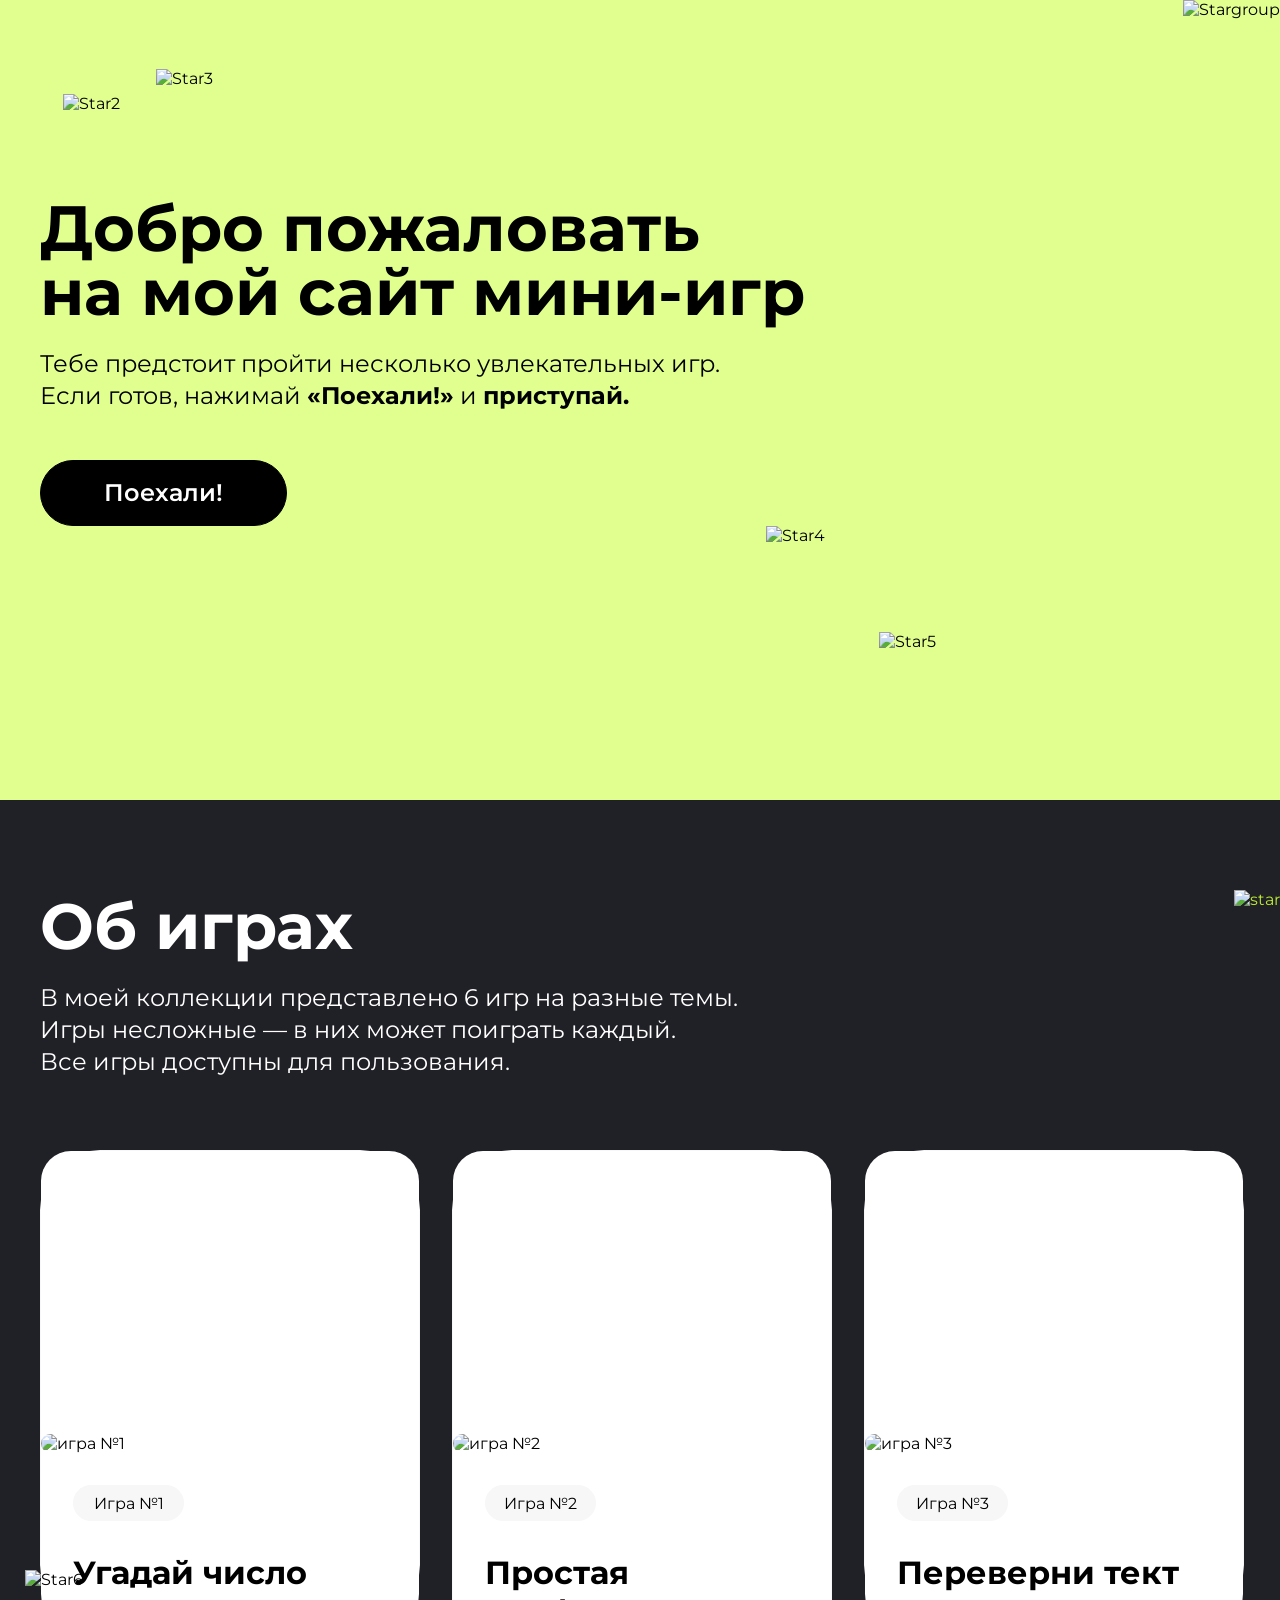
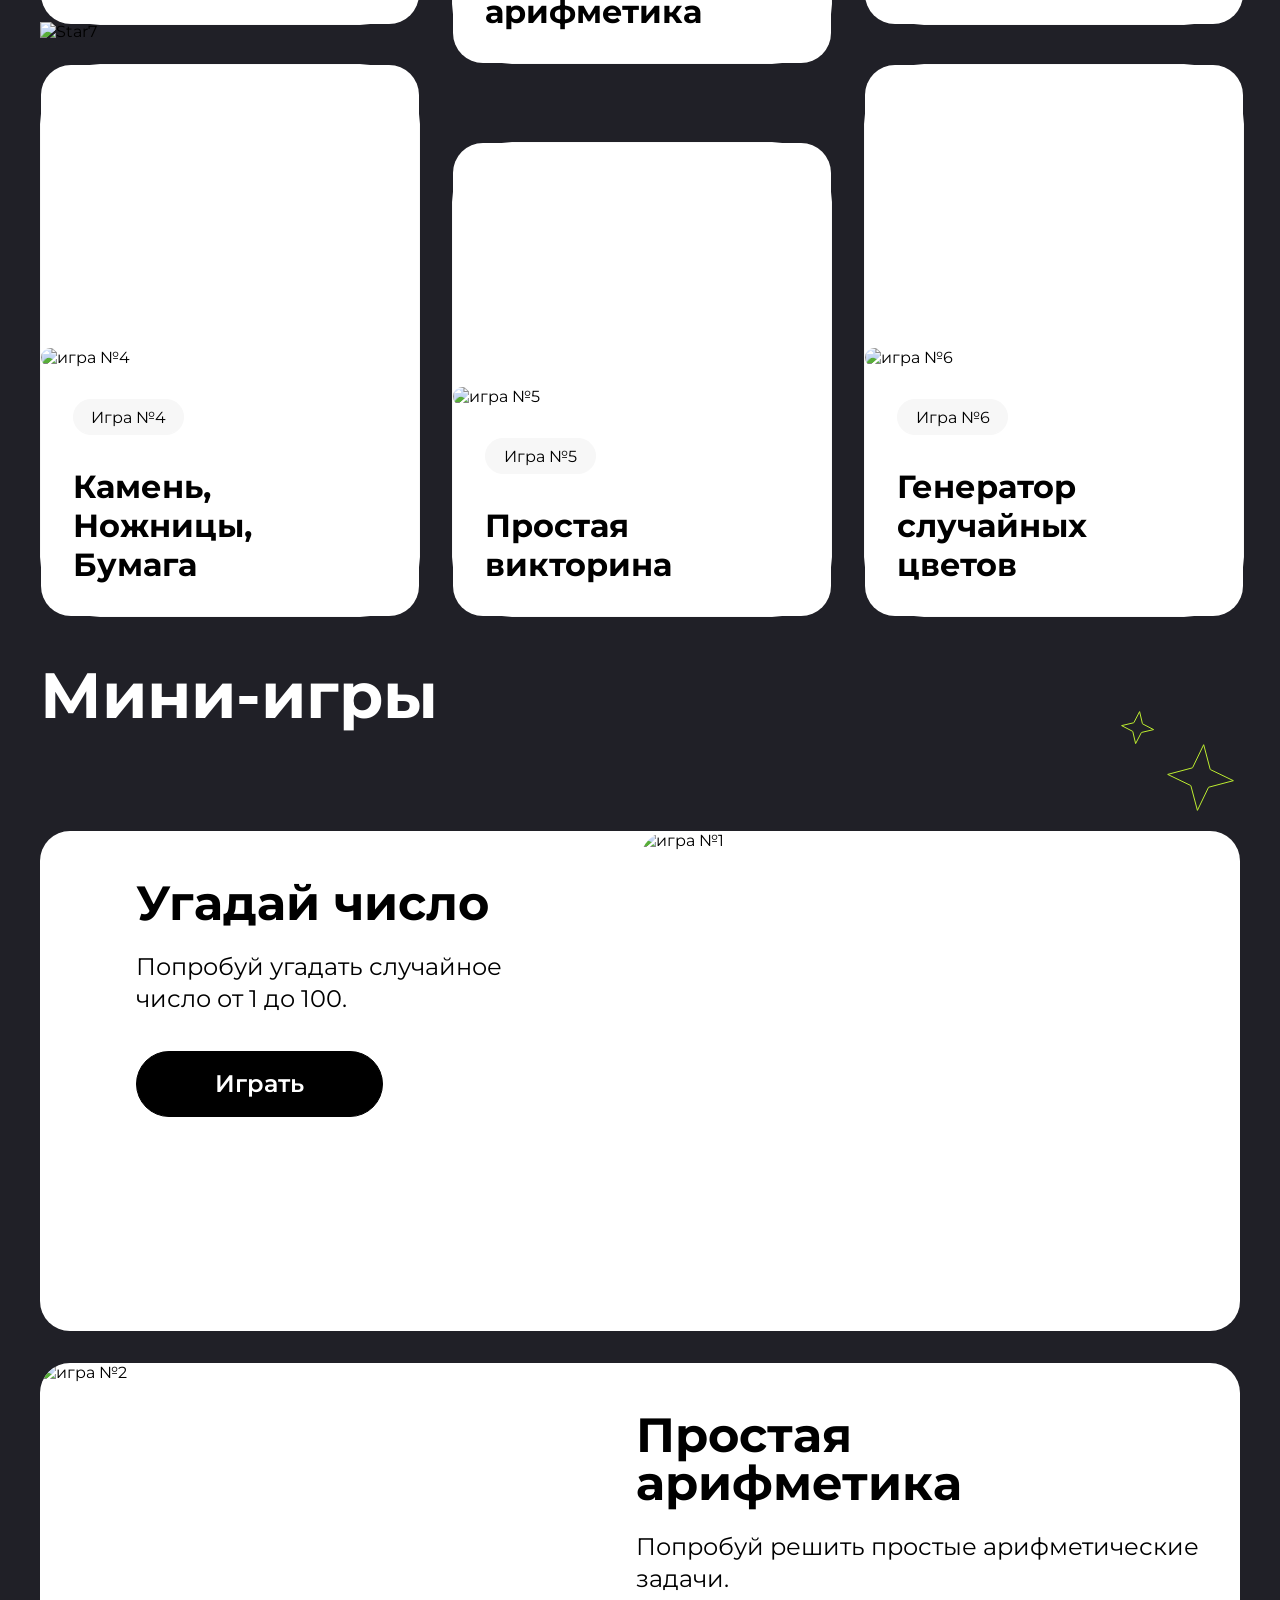
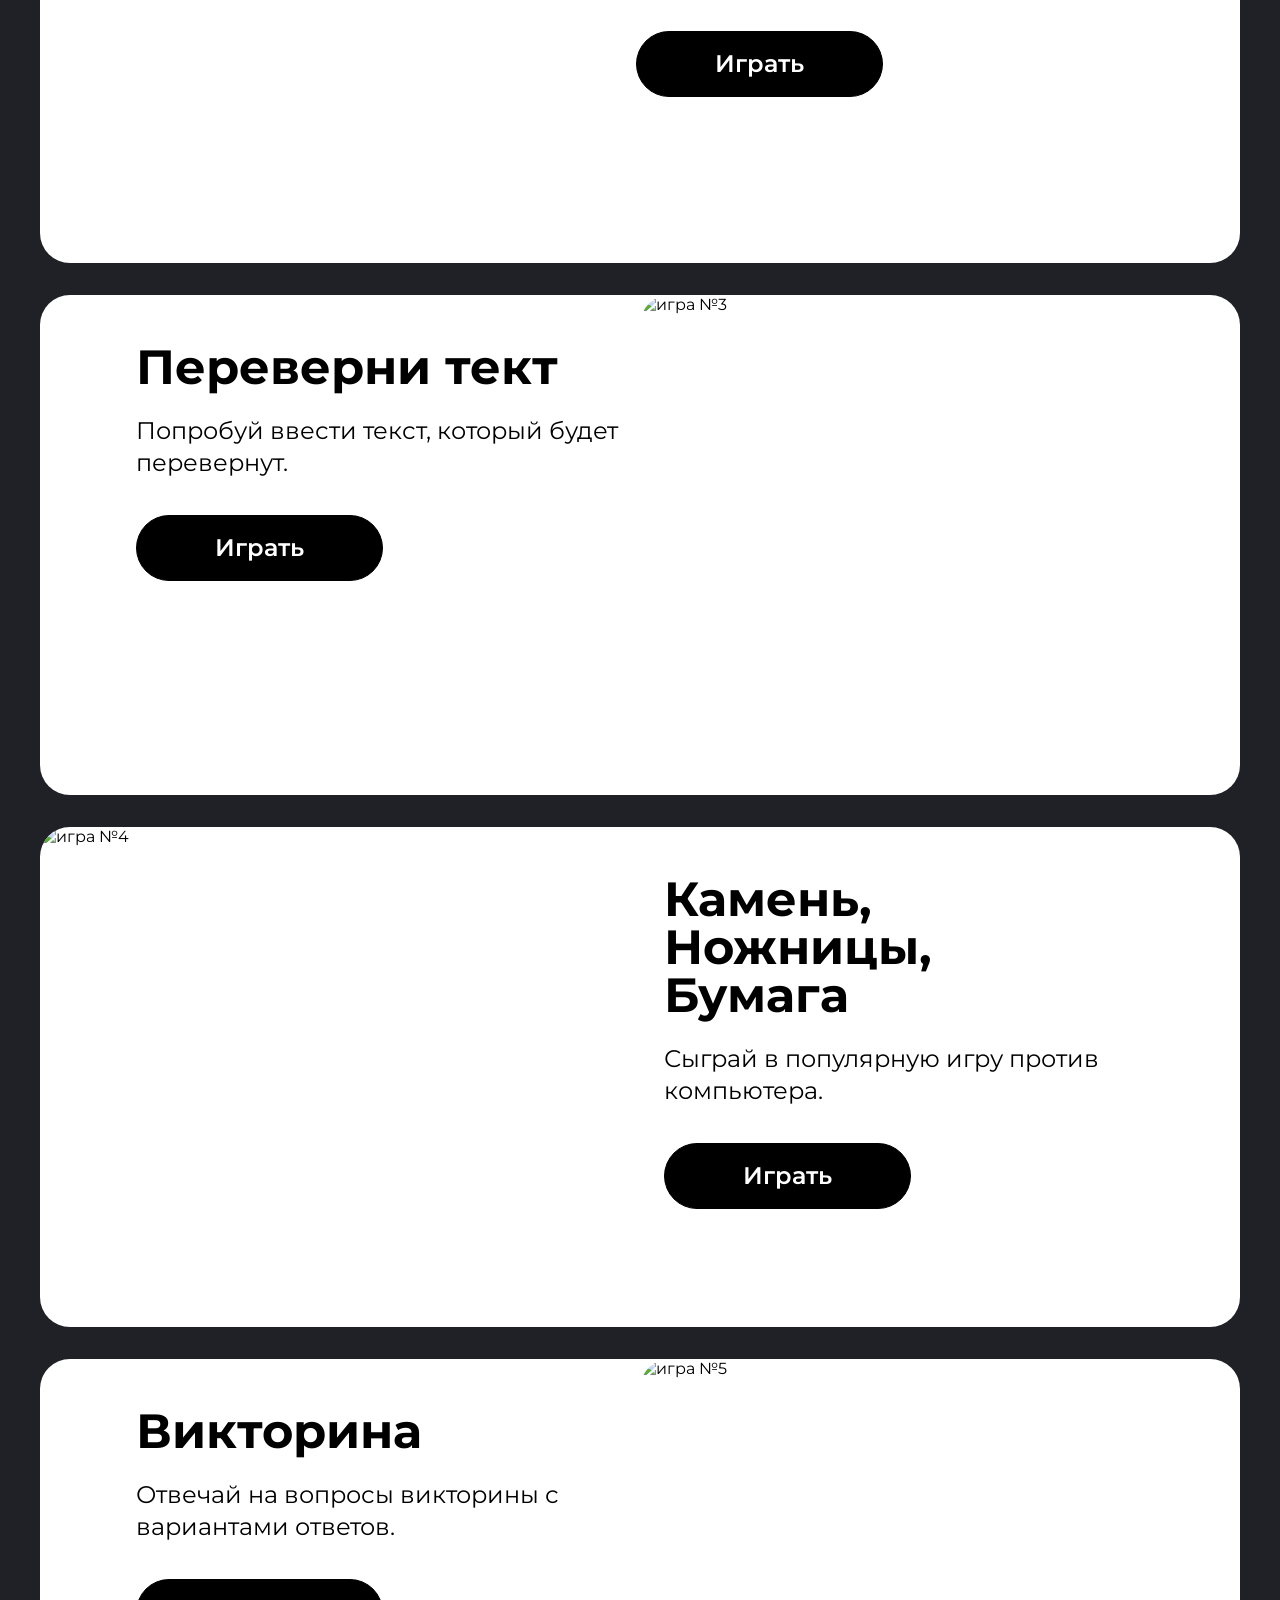
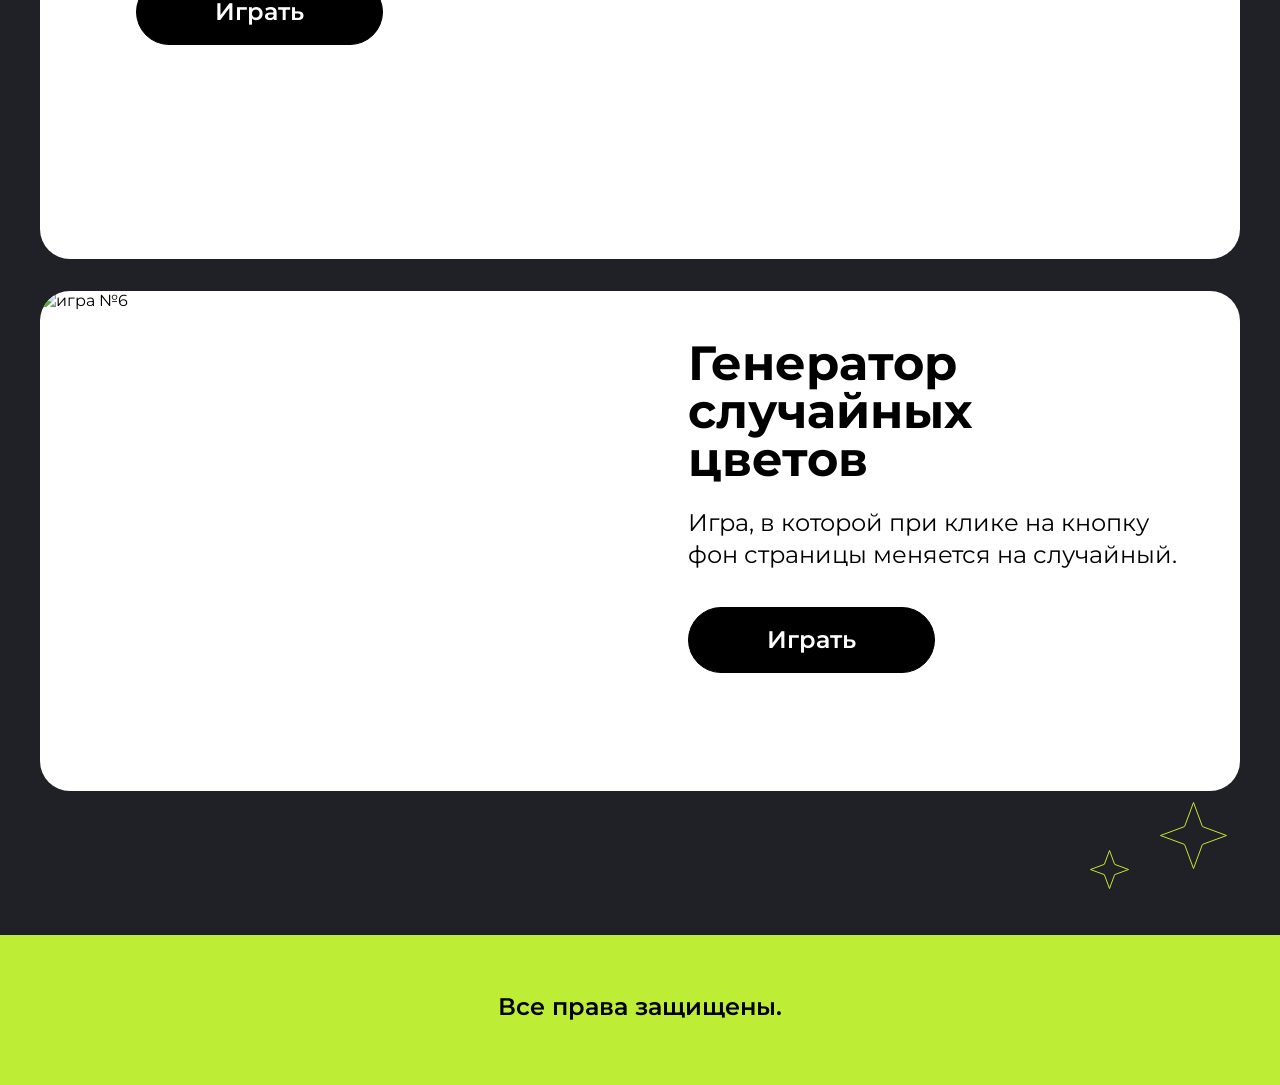
==== index.html @ f581fa21 "1 игра" ====
<!DOCTYPE html>
<html lang="ru">
  <head>
    <meta charset="UTF-8" />
    <meta name="viewport" content="width=device-width, initial-scale=1.0" />
    <meta http-equiv="X-UA-Compatible" content="IE=edge" />
    <link rel="stylesheet" href="index.css" />
    <link rel="preconnect" href="https://fonts.googleapis.com" />
    <link rel="preconnect" href="https://fonts.gstatic.com" crossorigin />
    <link
      href="https://fonts.googleapis.com/css2?family=Montserrat:ital,wght@0,100..900;1,100..900&display=swap"
      rel="stylesheet"
    />
    <title>hw1</title>
  </head>
  <body>
    <script src="OneGame.js"></script>
    <div class="hero-page">
      <img class="Stargroup" src="/kartinki/Stargroup.svg" alt="Stargroup" />
      <img class="Star2" src="/kartinki/Star2.svg" alt="Star2" />
      <img class="Star3" src="/kartinki/Star3.svg" alt="Star3" />
      <img class="Star4" src="/kartinki/Star4.svg" alt="Star4" />
      <img class="Star5" src="/kartinki/Star5.svg" alt="Star5" />
      <img class="Vector" src="/kartinki/Vector.svg" alt="Vector" />
      <section class="hero-page__info center">
        <h1 class="hero-page__heading">
          Добро пожаловать<br />на мой сайт мини-игр
        </h1>
        <p class="hero-page__paragraph">
          Тебе предстоит пройти несколько увлекательных игр.<br />Если готов,
          нажимай <b>«Поехали!»</b> и <b>приступай.</b>
        </p>
        <button class="hero-page__button">Поехали!</button>
      </section>
    </div>
    <div class="game-bg">
      <div class="game center">
        <img class="star1" src="/kartinki/Star1.svg" alt="star" />
        <img class="Star6" src="/kartinki/Star6.svg" alt="Star6" />
        <img class="Star7" src="/kartinki/Star7.svg" alt="Star7" />
        <div>
          <h1 class="game__info">Об играх</h1>
          <p class="game__info-paragraph">
            В моей коллекции представлено 6 игр на разные темы.<br />Игры
            несложные — в них может поиграть каждый.<br />Все игры доступны для
            пользования.
          </p>
        </div>
        <div class="game-menu">
          <h1 class="mobail-heading">Мини-игры</h1>
          <div class="boxTop">
            <a href="#">
              <div class="game-card game-card__one game-image1">
                <img
                  class="game-card__img"
                  src="/kartinki/card1.jpg"
                  alt="игра №1"
                />
                <section class="card__info">
                  <p class="game-number">Игра №1</p>
                  <h1>Угадай число</h1>
                  <h2 class="game-mobail__heading">
                    Попробуй угадать случайное число от 1 до 100.
                  </h2>
                  <button onclick="startGame()" class="game-mobail__button">
                    Играть
                  </button>
                </section>
              </div></a
            >
            <a href="#">
              <div class="game-card top-block game-image2 game-card__two">
                <img
                  class="game-card__img"
                  src="/kartinki/card2.jpg"
                  alt="игра №2"
                />
                <section class="card__info">
                  <p class="game-number">Игра №2</p>
                  <h1>Простая<br />арифметика</h1>
                  <h2 class="game-mobail__heading">
                    Попробуй решить простые арифметические задачи.
                  </h2>
                  <button class="game-mobail__button">Играть</button>
                </section>
              </div></a
            >
            <a href="#">
              <div class="game-card game-image3 game-card__three">
                <img
                  class="game-card__img"
                  src="/kartinki/card3.jpg"
                  alt="игра №3"
                />
                <section class="card__info">
                  <p class="game-number">Игра №3</p>
                  <h1>Переверни тект</h1>
                  <h2 class="game-mobail__heading">
                    Попробуй ввести текст, который будет перевернут.
                  </h2>
                  <button class="game-mobail__button">Играть</button>
                </section>
              </div></a
            >
          </div>
          <div class="boxBottom">
            <a href="#">
              <div class="game-card block-bottom game-image4 game-card__five">
                <img
                  class="game-card__img"
                  src="/kartinki/card4.jpg"
                  alt="игра №4"
                />
                <section class="card__info">
                  <p class="game-number">Игра №4</p>
                  <h1>Камень,<br />Ножницы,<br />Бумага</h1>
                  <h2 class="game-mobail__heading">
                    Сыграй в популярную игру против компьютера.
                  </h2>
                  <button class="game-mobail__button">Играть</button>
                </section>
              </div></a
            >
            <a href="#">
              <div class="game-card game-image5 game-card__four">
                <img
                  class="game-card__img"
                  src="/kartinki/card5.jpg"
                  alt="игра №5"
                />
                <section class="card__info">
                  <p class="game-number">Игра №5</p>
                  <h1 class="dekstop-viktorina">Простая<br />викторина</h1>
                  <h1 class="viktorina">Викторина</h1>
                  <h2 class="game-mobail__heading">
                    Отвечай на вопросы викторины с вариантами ответов.
                  </h2>
                  <button class="game-mobail__button">Играть</button>
                </section>
              </div></a
            >
            <a href="#">
              <div class="game-card__six block-bottom game-image6 game-card">
                <img
                  class="game-card__img"
                  src="/kartinki/card6.jpg"
                  alt="игра №6"
                />
                <section class="card__info">
                  <p class="game-number">Игра №6</p>
                  <h1>Генератор<br />случайных<br />цветов</h1>
                  <h2 class="game-mobail__heading">
                    Игра, в которой при клике<br />
                    на кнопку фон страницы<br />
                    меняется на случайный.
                  </h2>
                  <button class="game-mobail__button">Играть</button>
                </section>
              </div></a
            >
          </div>
        </div>
      </div>
    </div>
    <div class="mini-games">
      <img class="Star8" src="/kartinki/Star8.svg" alt="Star8" />
      <img class="Star9" src="/kartinki/Star9.svg" alt="Star9" />
      <img class="Star10" src="/kartinki/Star10.svg" alt="Star10" />
      <img class="Star11" src="/kartinki/Star11.svg" alt="Star11" />
      <h1 class="mini-games__heading">Мини-игры</h1>
      <div class="mini-games__one">
        <img class="game-mini__img" src="/kartinki/card1.jpg" alt="игра №1" />
        <section class="mini-info">
          <h1 class="mini__heading">Угадай число</h1>
          <h2 class="game-heading">
            Попробуй угадать случайное<br />
            число от 1 до 100.
          </h2>
          <button onclick="startGame()" class="game-button">Играть</button>
        </section>
      </div>
      <div class="mini-games__two">
        <img class="game-mini__img" src="/kartinki/card2.jpg" alt="игра №2" />
        <section class="mini-info__right">
          <h1 class="mini__heading">Простая<br />арифметика</h1>
          <h2 class="game-heading">
            Попробуй решить простые арифметические задачи.
          </h2>
          <button class="game-button">Играть</button>
        </section>
      </div>
      <div class="mini-games__three">
        <img class="game-mini__img" src="/kartinki/card3.jpg" alt="игра №3" />
        <section class="mini-info">
          <h1 class="mini__heading">Переверни тект</h1>
          <h2 class="game-heading">
            Попробуй ввести текст, который будет перевернут.
          </h2>
          <button class="game-button">Играть</button>
        </section>
      </div>
      <div class="mini-games__four">
        <img class="game-mini__img" src="/kartinki/card4.jpg" alt="игра №4" />
        <section class="mini-info__right">
          <h1 class="mini__heading">Камень,<br />Ножницы,<br />Бумага</h1>
          <h2 class="game-heading">
            Сыграй в популярную игру против компьютера.
          </h2>
          <button class="game-button">Играть</button>
        </section>
      </div>
      <div class="mini-games__five">
        <img class="game-mini__img" src="/kartinki/card5.jpg" alt="игра №5" />
        <section class="mini-info">
          <h1 class="mini__heading">Викторина</h1>
          <h2 class="game-heading">
            Отвечай на вопросы викторины с вариантами ответов.
          </h2>
          <button class="game-button">Играть</button>
        </section>
      </div>
      <div class="mini-games__six">
        <img class="game-mini__img" src="/kartinki/card6.jpg" alt="игра №6" />
        <section class="mini-info__right">
          <h1 class="mini__heading">Генератор<br />случайных<br />цветов</h1>
          <h2 class="game-heading">
            Игра, в которой при клике на кнопку<br />
            фон страницы меняется на случайный.
          </h2>
          <button class="game-button">Играть</button>
        </section>
      </div>
    </div>
    <footer class="footer">
      <h1 class="footer-heading">Все права защищены.</h1>
    </footer>
  </body>
</html>
---- index.css ----
* {
  margin: 0;
  padding: 0;
  font-family: Montserrat;
}
.center {
  width: 1200px;
  margin: 0 auto;
}
.hero-page {
  background: #e1ff8f;
  height: 800px;
  position: relative;
}
.hero-page__info {
  padding-top: 196px;
}
.hero-page__heading {
  font-size: 64px;
  font-weight: 700;
  letter-spacing: 0px;
  line-height: 100%;
  padding-bottom: 24px;
}
.hero-page__paragraph {
  font-weight: 400;
  font-size: 24px;
  line-height: 32px;
  padding-bottom: 48px;
}
.hero-page__button {
  box-sizing: border-box;
  border: 1px solid rgb(0, 0, 0);
  border-radius: 60px;
  width: 247px;
  height: 66px;
  background-color: black;
  color: white;
  font-family: Montserrat;
  font-size: 24px;
  font-weight: 600;
  line-height: 142%;
  letter-spacing: 0px;
  text-align: center;
  transition: 0.7s;
}
.hero-page__button:hover {
  color: black;
  background-color: white;
}
.game-bg {
  position: relative;
  background: #202027;
}

.game__info {
  font-weight: 700;
  font-size: 64px;
  line-height: 100%;
  color: white;
  padding-top: 94px;
  text-decoration: none;
}

.game__info-paragraph {
  font-weight: 400;
  font-size: 24px;
  line-height: 32px;
  color: white;
  padding-top: 24px;
}
.game-menu {
  display: -webkit-flex;
  display: -moz-flex;
  display: -ms-flex;
  display: -o-flex;
  display: flex;
  -webkit-flex-direction: column;
  -moz-flex-direction: column;
  -ms-flex-direction: column;
  -o-flex-direction: column;
  flex-direction: column;
  margin-top: 72px;
}
.boxTop {
  display: -webkit-flex;
  display: -moz-flex;
  display: -ms-flex;
  display: -o-flex;
  display: flex;
  -ms-align-items: flex-start;
  align-items: flex-start;
  gap: 32px;
}
.boxBottom {
  display: -webkit-flex;
  display: -moz-flex;
  display: -ms-flex;
  display: -o-flex;
  display: flex;
  -ms-align-items: flex-end;
  align-items: flex-end;
  gap: 32px;
}
.game-menu a {
  text-decoration: none;
  box-sizing: border-box;
  border: 1px solid #f7f7f7;
  letter-spacing: 0px;
  border-radius: 60px;
}
.game-menu h1 {
  font-weight: 700;
  font-size: 32px;
}
.game-number {
  box-sizing: border-box;
  border: 1px solid #f7f7f7;
  border-radius: 60px;
  width: 111px;
  height: 36px;
  text-align: center;
  font-size: 16px;
  background-color: #f7f7f7;
  padding-top: 8px;
  margin-bottom: 32px;
}
.game-card {
  color: black;
  border-radius: 30px;
  width: 378px;
  height: 473px;
  display: flex;
  flex-direction: column;
  justify-content: flex-end;
  background-color: white;
}
.card__info {
  padding: 32px;
}
.card__info p {
  padding-bottom: 16px;
}
.game-image1 {
  border-radius: 30px;
  max-width: 378px;
}
.game-image2 {
  border-radius: 30px;
  max-width: 378px;
  height: 512px;
}
.game-image3 {
  border-radius: 30px;
  max-width: 378px;
}
.game-image4 {
  border-radius: 30px;
  max-width: 378px;
  height: 551px;
}
.game-image5 {
  border-radius: 30px;
  max-width: 378px;
}
.game-card__img {
  border-radius: 30px;
}
.game-image6 {
  border-radius: 30px;
  max-width: 378px;
  height: 551px;
}
.star1 {
  position: absolute;
  color: #bcec30;
  right: 0;
  top: 90px;
}
.Stargroup {
  position: absolute;
  right: 0;
}
.Star2 {
  position: absolute;
  left: 63px;
  top: 94px;
}
.Star3 {
  position: absolute;
  left: 156px;
  top: 69px;
}
.Star4 {
  position: absolute;
  right: 455px;
  bottom: 255px;
}
.Star5 {
  position: absolute;
  right: 344px;
  bottom: 149px;
}
.Star6 {
  position: absolute;
  left: 25px;
  top: 770px;
}
.Star7 {
  position: absolute;
  left: 40px;
  top: 822px;
}
.top-block {
  align-self: flex-start;
}
.block-bottom {
  align-self: flex-end;
}
.mobail-heading {
  display: none;
}
.game-mobail__button {
  display: none;
}
.game-mobail__heading {
  display: none;
}
.viktorina {
  display: none;
}
.Vector {
  display: none;
}
.mini-games {
  position: relative;
  background: #202027;
  display: flex;
  flex-direction: column;
  flex-wrap: wrap;
  align-content: space-around;
  gap: 32px;
  padding-bottom: 144px;
}
.Star8 {
  position: absolute;
  right: 45px;
  top: 126px;
}
.Star9 {
  position: absolute;
  right: 124px;
  top: 93px;
}
.Star10 {
  position: absolute;
  right: 52px;
  bottom: 65px;
}
.Star11 {
  position: absolute;
  right: 150px;
  bottom: 45px;
}
.mini-info {
  height: 249px;
  width: 504px;
}
.mini-games__heading {
  padding-top: 46px;
  padding-bottom: 72px;
  color: white;
  font-family: Montserrat;
  font-weight: 700;
  font-size: 64px;
  line-height: 100%;
  letter-spacing: 0px;
  vertical-align: middle;
}
.mini-games__one {
  width: 1200px;
  height: 500px;
  border-radius: 30px;
  background-color: white;
  display: flex;
  flex-direction: row-reverse;
}
.mini-games__two {
  display: flex;
  width: 1200px;
  height: 500px;
  border-radius: 30px;
  background-color: white;
}
.mini-games__three {
  width: 1200px;
  height: 500px;
  border-radius: 30px;
  background-color: white;
  display: flex;
  flex-direction: row-reverse;
}
.mini-games__four {
  display: flex;
  width: 1200px;
  height: 500px;
  border-radius: 30px;
  background-color: white;
}
.mini-games__five {
  width: 1200px;
  height: 500px;
  border-radius: 30px;
  background-color: white;
  display: flex;
  flex-direction: row-reverse;
}
.mini-games__six {
  display: flex;
  width: 1200px;
  height: 500px;
  border-radius: 30px;
  background-color: white;
}
.game-heading {
  font-family: Montserrat;
  font-weight: 400;
  font-size: 24px;
  line-height: 32px;
  letter-spacing: 0px;
  vertical-align: middle;
  padding-bottom: 36px;
}
.mini__heading {
  font-family: Montserrat;
  font-weight: 700;
  font-size: 48px;
  line-height: 100%;
  letter-spacing: 0px;
  vertical-align: middle;
  padding-bottom: 24px;
  padding-top: 48px;
}
.mini-info__right {
  padding-left: 48px;
}
.game-button {
  box-sizing: border-box;
  border: 1px solid rgb(0, 0, 0);
  border-radius: 60px;
  width: 247px;
  height: 66px;
  background-color: black;
  color: white;
  font-family: Montserrat;
  font-size: 24px;
  font-weight: 600;
  line-height: 142%;
  letter-spacing: 0px;
  text-align: center;
  transition: 0.7s;
}
.game-button:hover {
  color: black;
  background-color: white;
}

.game-mini__img {
  border-radius: 30px;
  width: 600px;
  height: 500px;
}
.footer {
  background: #bded35;
  height: 150px;
}
.footer-heading {
  font-family: Montserrat;
  font-weight: 600;
  font-size: 24px;
  line-height: 100%;
  letter-spacing: 0px;
  text-align: center;
  vertical-align: middle;
  padding-top: 60px;
}
@media (max-width: 376px) {
  .mini-games {
    display: none;
  }
  .center {
    width: 376px;
    margin: 0;
    align-items: center;
    display: flex;
    flex-direction: column;
  }
  .hero-page {
    width: 376px;
    height: 700px;
  }
  .hero-page__heading {
    font-family: Montserrat;
    font-weight: 700;
    font-size: 40px;
    line-height: 130%;
    letter-spacing: 0px;
    text-align: center;
    vertical-align: middle;
  }
  .hero-page__button {
    font-family: Montserrat;
    font-weight: 600;
    font-size: 16px;
    line-height: 142%;
    letter-spacing: 0%;
    text-align: center;
    width: 285px;
    height: 55px;
  }
  .hero-page__paragraph {
    width: 296px;
    height: 60px;
    text-align: center;
    font-family: Montserrat;
    font-weight: 400;
    font-size: 16px;
    line-height: 100%;
    letter-spacing: 0px;
    text-align: center;
    vertical-align: middle;
  }
  .Stargroup {
    display: none;
  }
  .game__info {
    display: none;
  }
  .game__info-paragraph {
    display: none;
  }
  .star1 {
    display: none;
  }
  .Star6 {
    display: none;
  }
  .Star5 {
    display: none;
  }
  .Star7 {
    display: none;
  }
  .game-card__one {
    width: 343px;
    height: 528px;
    display: block;
  }
  .game-card__two {
    width: 343px;
    height: 567px;
    display: block;
  }
  .game-card__three {
    width: 343px;
    height: 567px;
    display: block;
  }
  .game-card__four {
    width: 343px;
    height: 528px;
    display: block;
  }
  .game-card__five {
    width: 343px;
    height: 606px;
    display: block;
  }
  .game-card__six {
    width: 343px;
    height: 626px;
    display: block;
  }
  .game-menu {
    display: flex;
    flex-direction: column;
    align-items: center;
  }
  .boxBottom {
    display: block;
    padding-bottom: 40px;
  }
  .boxTop {
    display: block;
  }
  .game-number {
    display: none;
  }
  .game-card__img {
    width: 343px;
    height: 284px;
  }
  .mobail-heading {
    display: block;
    font-size: 40px;
    font-weight: 700;
    width: 250px;
    height: 49px;
    color: #ffffff;
    align-self: flex-start;
    padding-left: 16px;
  }
  .game-mobail__heading {
    font-family: Montserrat;
    font-weight: 400;
    font-size: 16px;
    line-height: 100%;
    letter-spacing: 0px;
    width: 249px;
    height: 40px;
    display: block;
    padding-top: 16px;
    padding-bottom: 32px;
  }
  .game-mobail__button {
    width: 285px;
    height: 55px;
    gap: 10px;
    border-radius: 60px;
    padding-top: 16px;
    padding-right: 28px;
    padding-bottom: 16px;
    padding-left: 28px;
    border-width: 1px;
    display: block;
    color: white;
    background-color: black;
    font-family: Montserrat;
    font-weight: 600;
    font-size: 16px;
    line-height: 142%;
    letter-spacing: 0%;
    text-align: center;
  }
  .dekstop-viktorina {
    display: none;
  }
  .viktorina {
    display: block;
  }
  .footer-heading {
    font-family: Montserrat;
    font-weight: 600;
    font-size: 16px;
    line-height: 100%;
    letter-spacing: 0px;
    text-align: center;
    vertical-align: middle;
    align-self: center;
    display: flex;
    width: 190px;
    height: 20px;
  }
  .footer {
    background: #bded35;
    width: 375px;
    height: 100px;
    display: flex;
    justify-content: space-evenly;
  }
  .hero-page {
    position: relative;
  }
  .Star4 {
    right: 34px;
    top: 625px;
    position: absolute;
  }
  .Vector {
    position: absolute;
    right: 0;
    top: 0;
    display: block;
  }
}
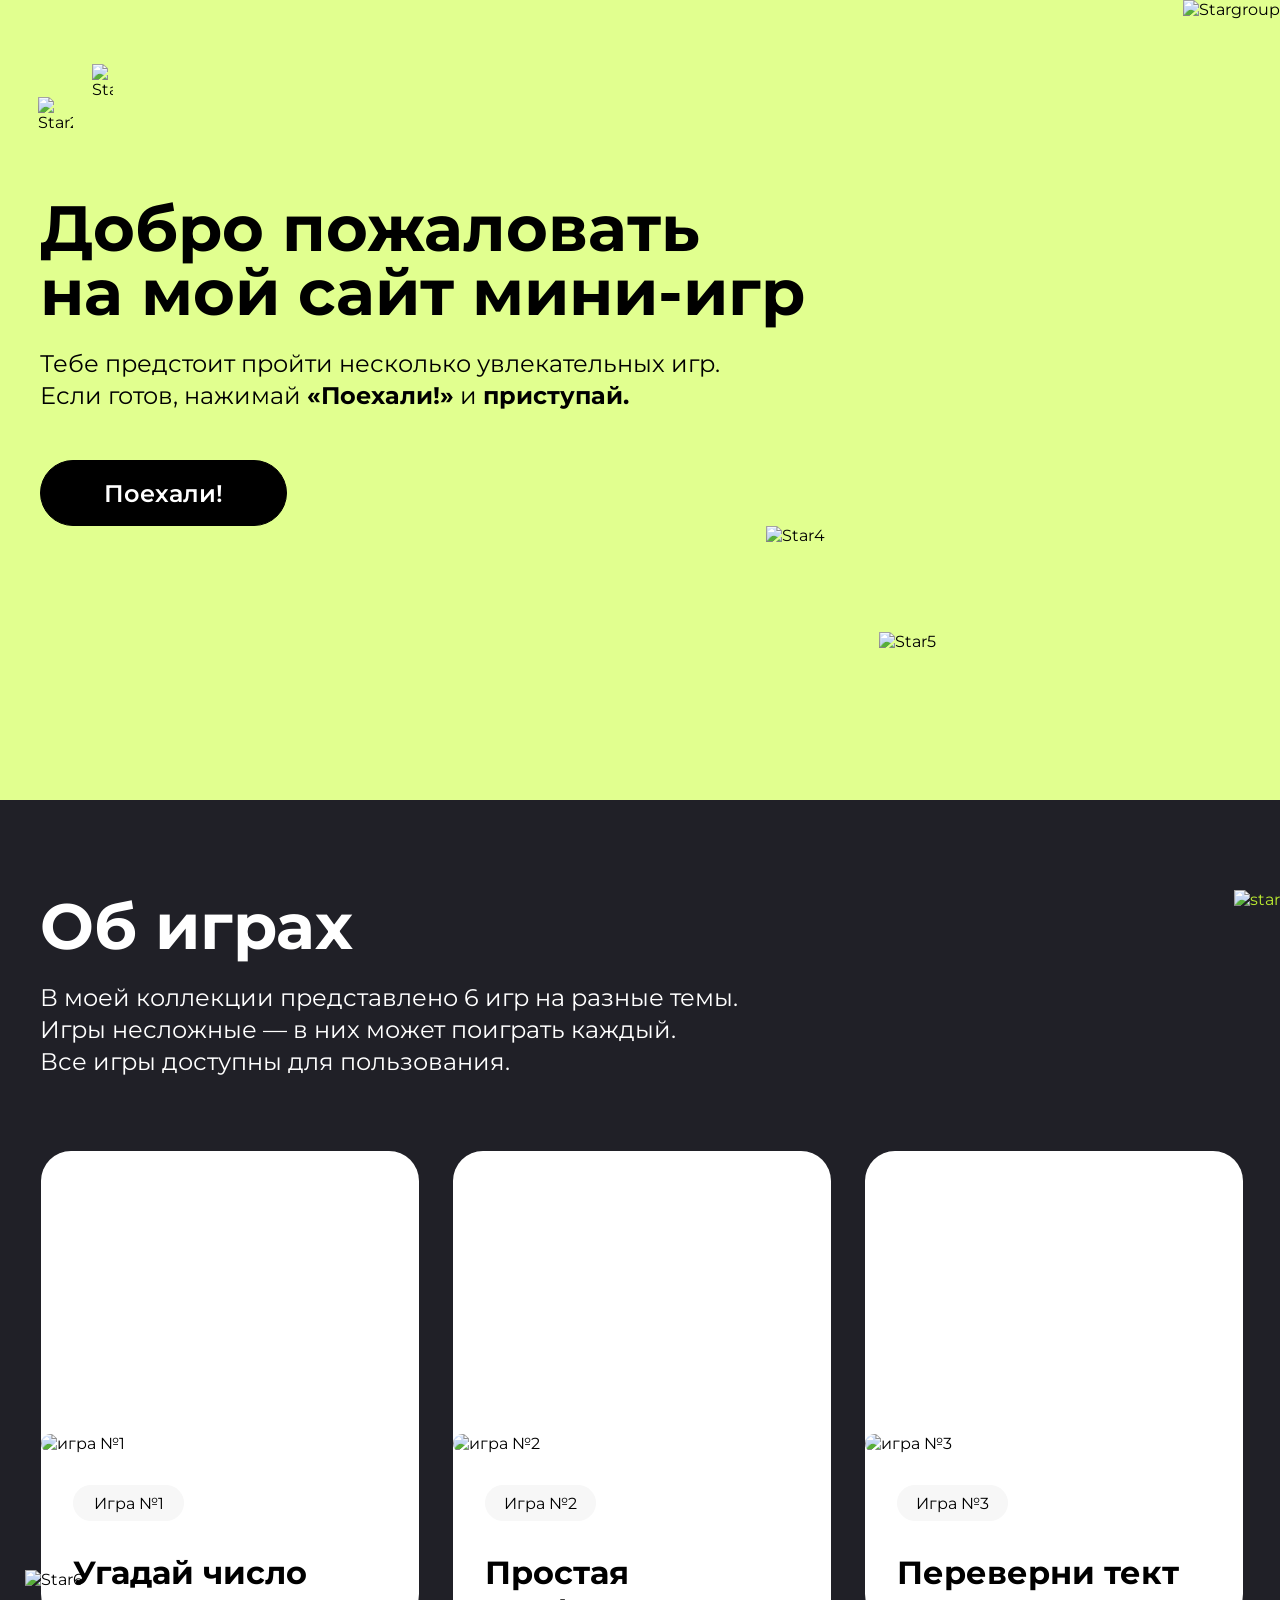
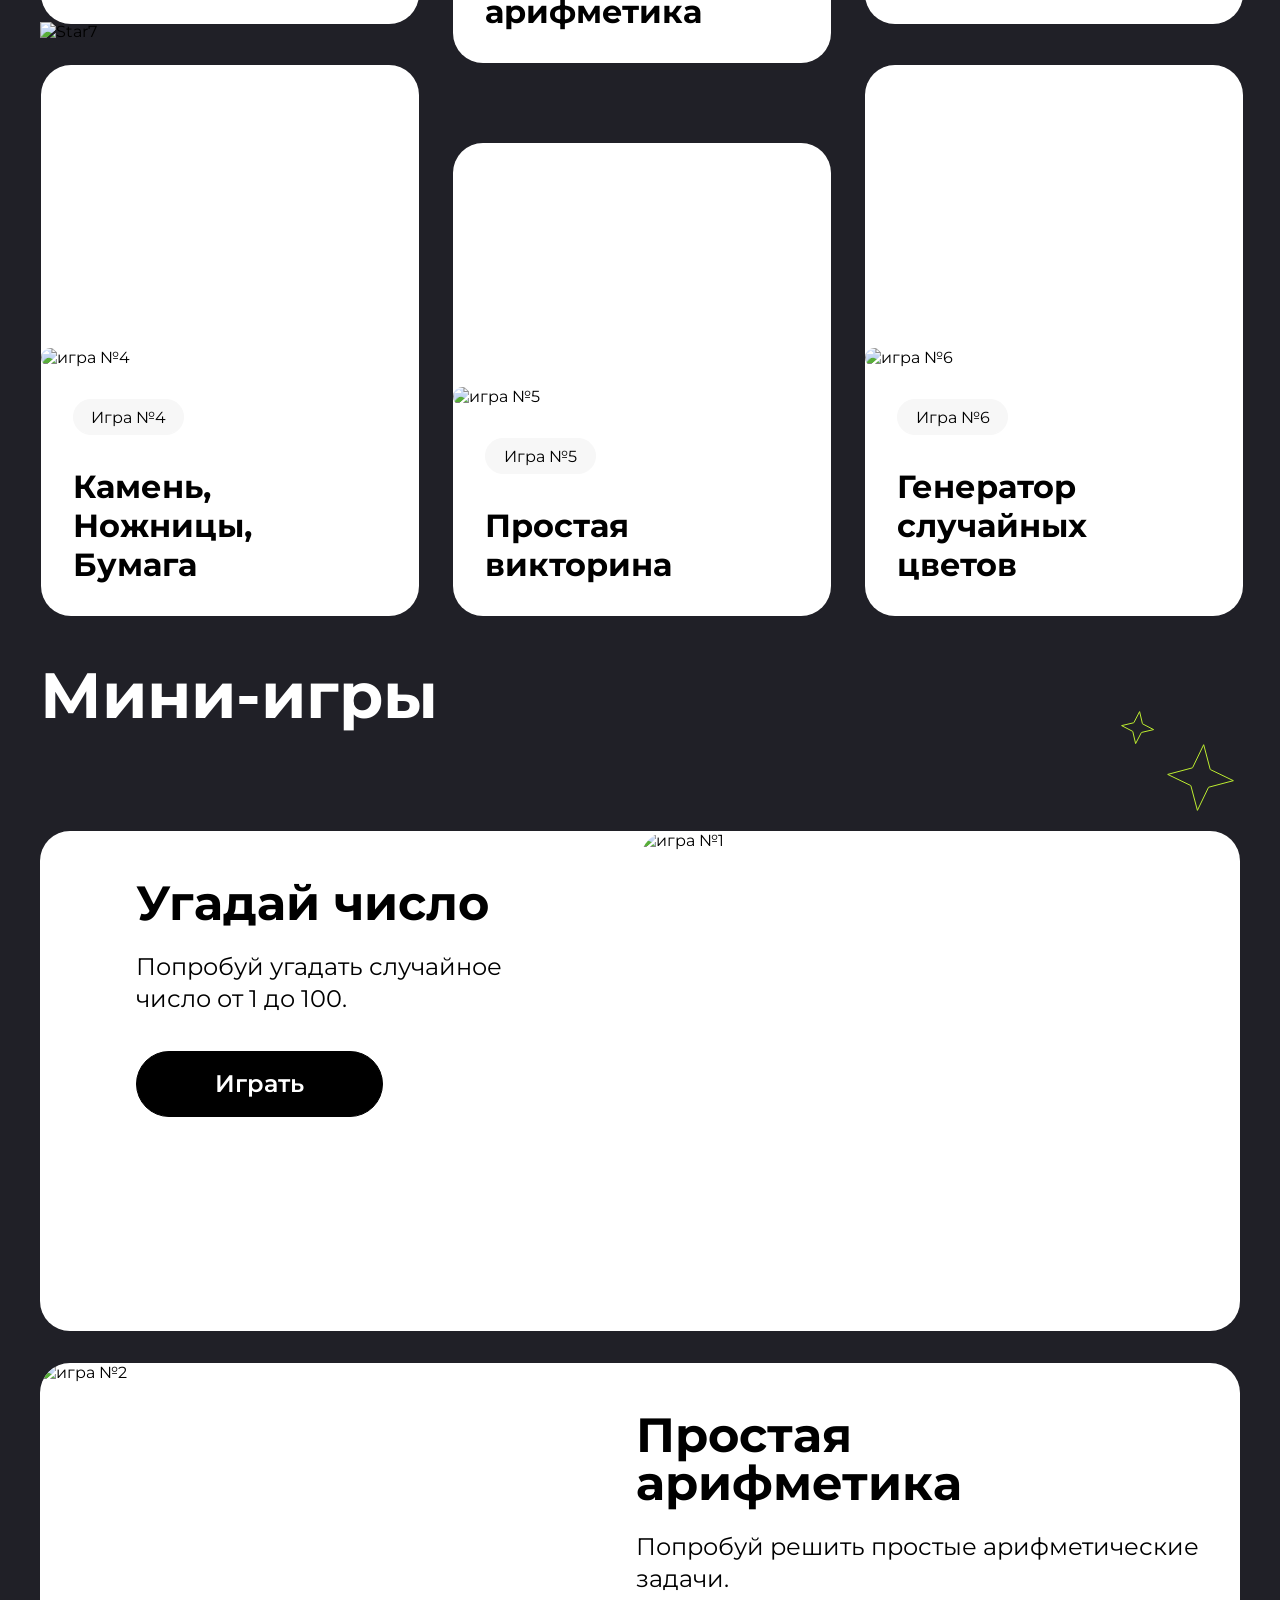
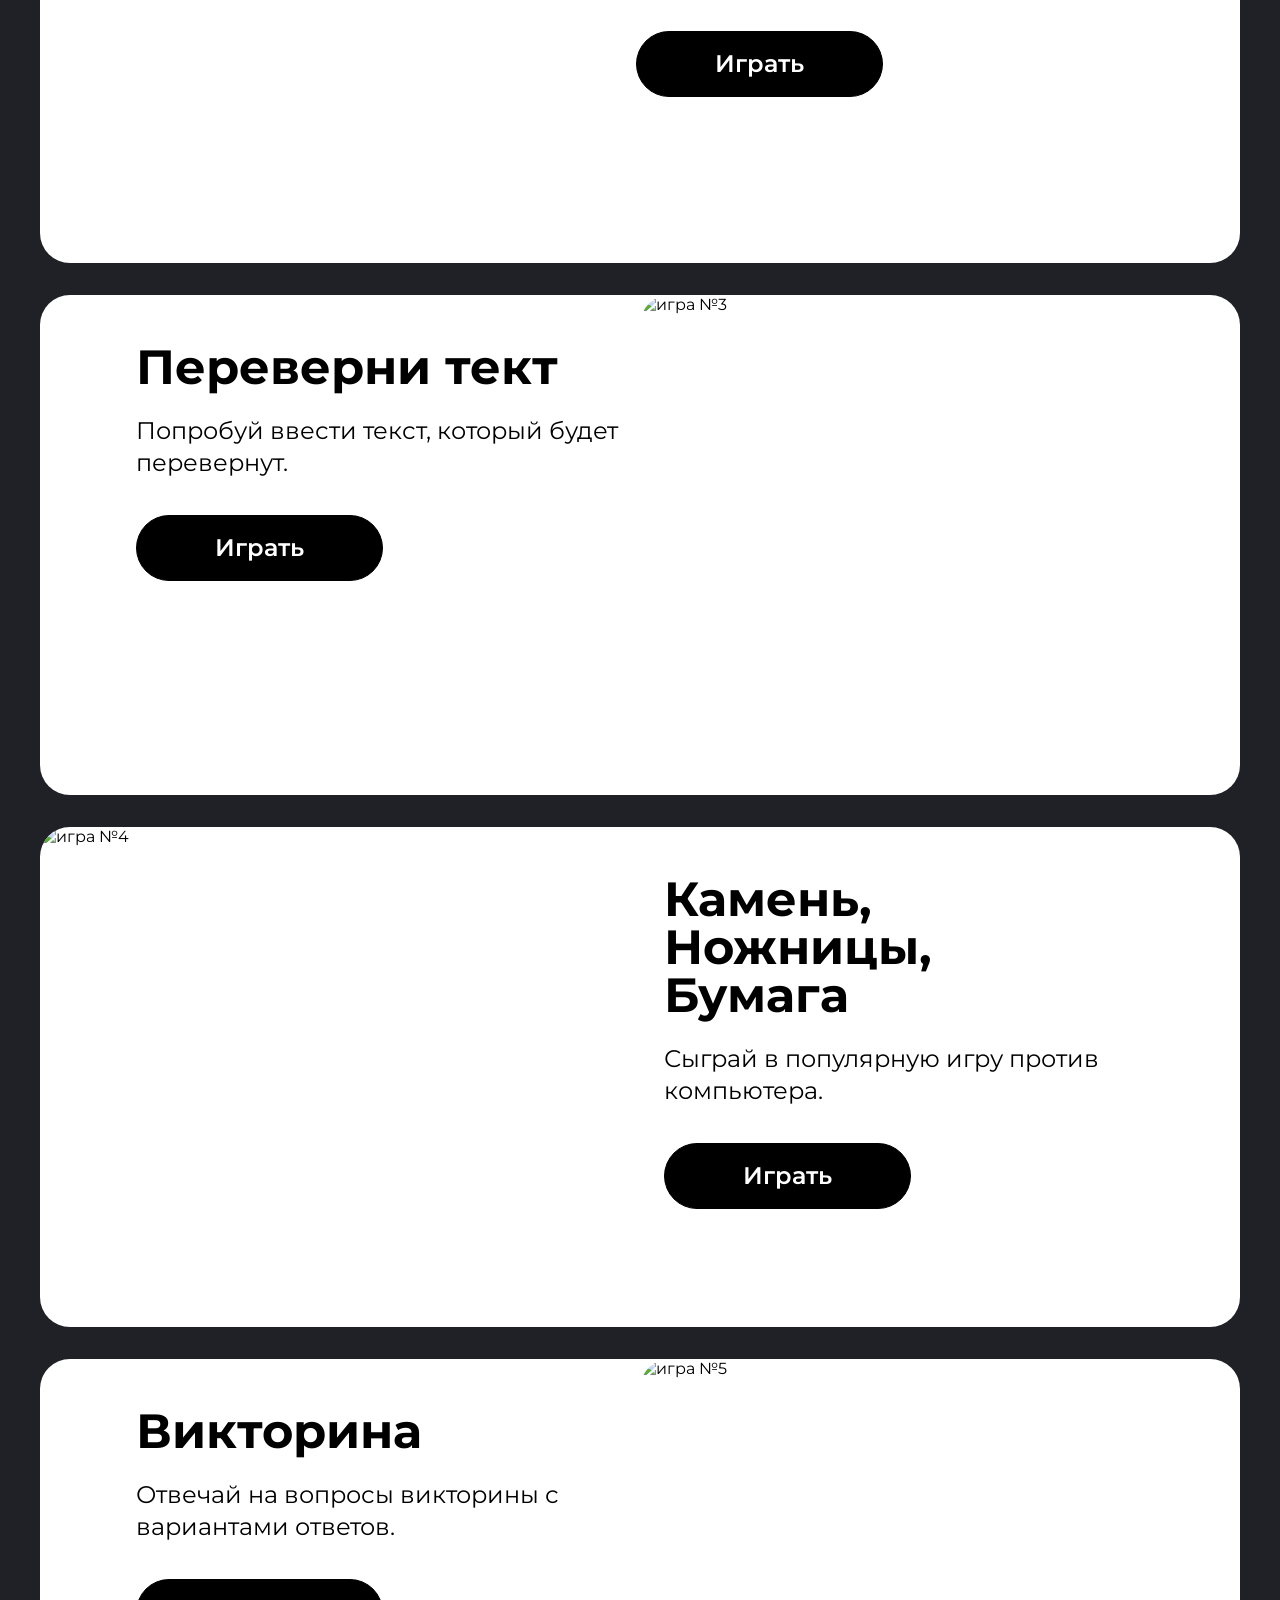
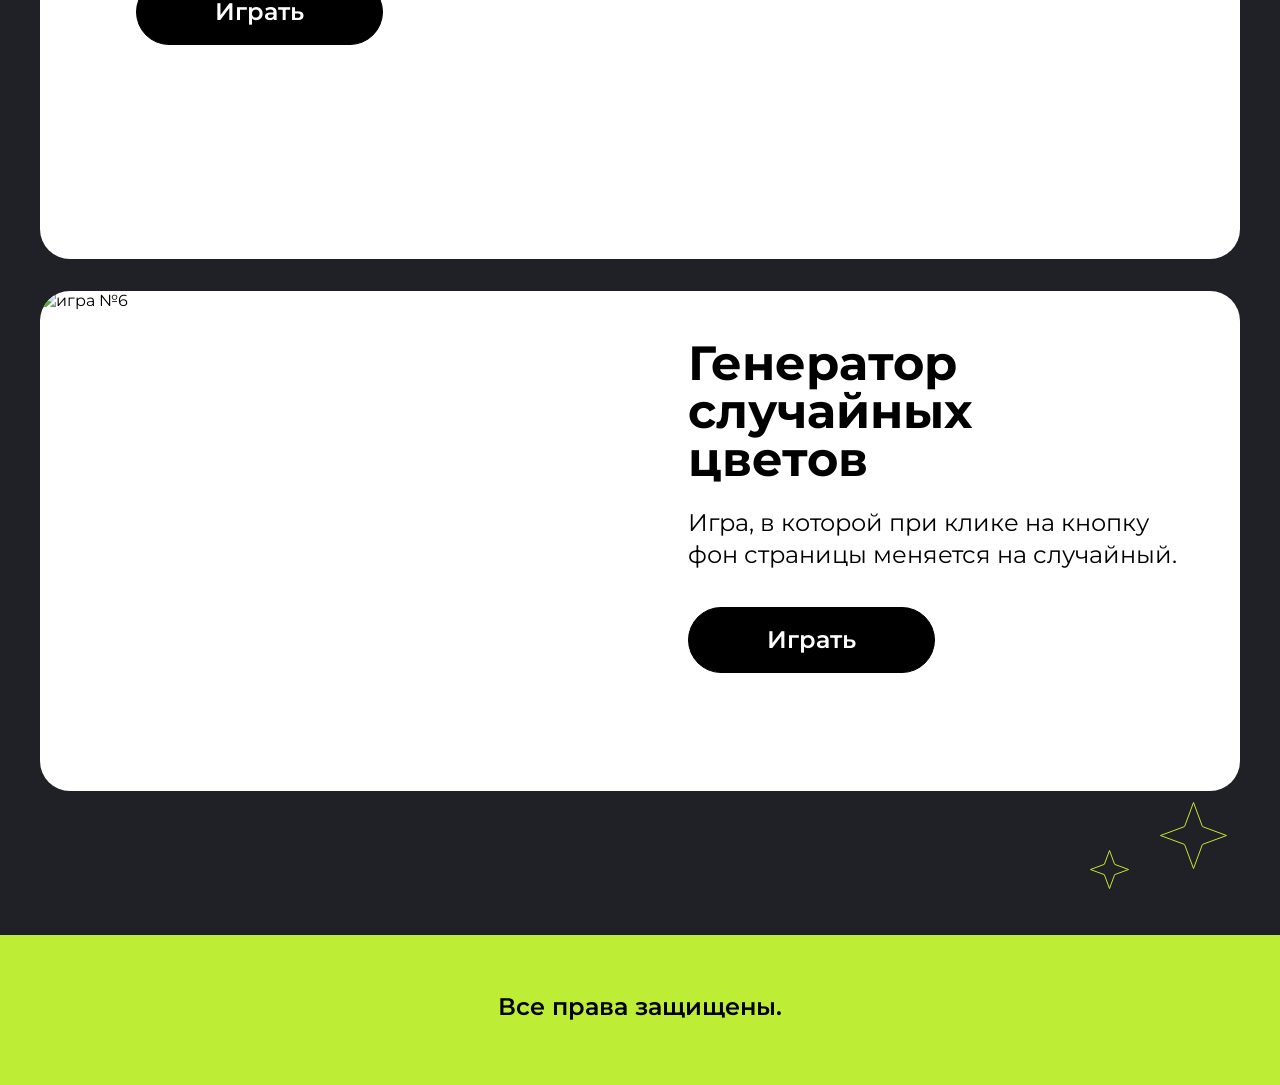
==== commit 76427436: "Исправление дз" ====
--- a/index.html
+++ b/index.html
@@ -15,6 +15,7 @@
   </head>
   <body>
     <script src="OneGame.js"></script>
+    <script src="Skript.js"></script>
     <div class="hero-page">
       <img class="Stargroup" src="/kartinki/Stargroup.svg" alt="Stargroup" />
       <img class="Star2" src="/kartinki/Star2.svg" alt="Star2" />
@@ -30,7 +31,7 @@
           Тебе предстоит пройти несколько увлекательных игр.<br />Если готов,
           нажимай <b>«Поехали!»</b> и <b>приступай.</b>
         </p>
-        <button class="hero-page__button">Поехали!</button>
+        <a href="#game" class="hero-page__button">Поехали!</a>
       </section>
     </div>
     <div class="game-bg">
@@ -39,7 +40,7 @@
         <img class="Star6" src="/kartinki/Star6.svg" alt="Star6" />
         <img class="Star7" src="/kartinki/Star7.svg" alt="Star7" />
         <div>
-          <h1 class="game__info">Об играх</h1>
+          <h1 id="game" class="game__info">Об играх</h1>
           <p class="game__info-paragraph">
             В моей коллекции представлено 6 игр на разные темы.<br />Игры
             несложные — в них может поиграть каждый.<br />Все игры доступны для
@@ -49,7 +50,7 @@
         <div class="game-menu">
           <h1 class="mobail-heading">Мини-игры</h1>
           <div class="boxTop">
-            <a href="#">
+            <a href="#game1">
               <div class="game-card game-card__one game-image1">
                 <img
                   class="game-card__img"
@@ -68,7 +69,7 @@
                 </section>
               </div></a
             >
-            <a href="#">
+            <a href="#game2">
               <div class="game-card top-block game-image2 game-card__two">
                 <img
                   class="game-card__img"
@@ -85,7 +86,7 @@
                 </section>
               </div></a
             >
-            <a href="#">
+            <a href="#game3">
               <div class="game-card game-image3 game-card__three">
                 <img
                   class="game-card__img"
@@ -104,7 +105,7 @@
             >
           </div>
           <div class="boxBottom">
-            <a href="#">
+            <a href="#game4">
               <div class="game-card block-bottom game-image4 game-card__five">
                 <img
                   class="game-card__img"
@@ -121,7 +122,7 @@
                 </section>
               </div></a
             >
-            <a href="#">
+            <a href="#game5">
               <div class="game-card game-image5 game-card__four">
                 <img
                   class="game-card__img"
@@ -139,7 +140,7 @@
                 </section>
               </div></a
             >
-            <a href="#">
+            <a href="#game6">
               <div class="game-card__six block-bottom game-image6 game-card">
                 <img
                   class="game-card__img"
@@ -168,7 +169,7 @@
       <img class="Star10" src="/kartinki/Star10.svg" alt="Star10" />
       <img class="Star11" src="/kartinki/Star11.svg" alt="Star11" />
       <h1 class="mini-games__heading">Мини-игры</h1>
-      <div class="mini-games__one">
+      <div id="game1" class="mini-games__one">
         <img class="game-mini__img" src="/kartinki/card1.jpg" alt="игра №1" />
         <section class="mini-info">
           <h1 class="mini__heading">Угадай число</h1>
@@ -179,7 +180,7 @@
           <button onclick="startGame()" class="game-button">Играть</button>
         </section>
       </div>
-      <div class="mini-games__two">
+      <div id="game2" class="mini-games__two">
         <img class="game-mini__img" src="/kartinki/card2.jpg" alt="игра №2" />
         <section class="mini-info__right">
           <h1 class="mini__heading">Простая<br />арифметика</h1>
@@ -189,7 +190,7 @@
           <button class="game-button">Играть</button>
         </section>
       </div>
-      <div class="mini-games__three">
+      <div id="game3" class="mini-games__three">
         <img class="game-mini__img" src="/kartinki/card3.jpg" alt="игра №3" />
         <section class="mini-info">
           <h1 class="mini__heading">Переверни тект</h1>
@@ -199,7 +200,7 @@
           <button class="game-button">Играть</button>
         </section>
       </div>
-      <div class="mini-games__four">
+      <div id="game4" class="mini-games__four">
         <img class="game-mini__img" src="/kartinki/card4.jpg" alt="игра №4" />
         <section class="mini-info__right">
           <h1 class="mini__heading">Камень,<br />Ножницы,<br />Бумага</h1>
@@ -209,7 +210,7 @@
           <button class="game-button">Играть</button>
         </section>
       </div>
-      <div class="mini-games__five">
+      <div id="game5" class="mini-games__five">
         <img class="game-mini__img" src="/kartinki/card5.jpg" alt="игра №5" />
         <section class="mini-info">
           <h1 class="mini__heading">Викторина</h1>
@@ -219,7 +220,7 @@
           <button class="game-button">Играть</button>
         </section>
       </div>
-      <div class="mini-games__six">
+      <div id="game6" class="mini-games__six">
         <img class="game-mini__img" src="/kartinki/card6.jpg" alt="игра №6" />
         <section class="mini-info__right">
           <h1 class="mini__heading">Генератор<br />случайных<br />цветов</h1>
--- a/index.css
+++ b/index.css
@@ -43,6 +43,9 @@
   letter-spacing: 0px;
   text-align: center;
   transition: 0.7s;
+  display: inline-block;
+  text-decoration: none;
+  padding-top: 16px;
 }
 .hero-page__button:hover {
   color: black;
@@ -105,7 +108,7 @@
 .game-menu a {
   text-decoration: none;
   box-sizing: border-box;
-  border: 1px solid #f7f7f7;
+  border: 1px solid #202027;
   letter-spacing: 0px;
   border-radius: 60px;
 }
@@ -183,13 +186,15 @@
 }
 .Star2 {
   position: absolute;
-  left: 63px;
-  top: 94px;
+  left: 38px;
+  top: 97px;
+  width: 35px;
 }
 .Star3 {
   position: absolute;
-  left: 156px;
-  top: 69px;
+  left: 92px;
+  top: 64px;
+  width: 21px;
 }
 .Star4 {
   position: absolute;
@@ -502,13 +507,14 @@
   }
   .mobail-heading {
     display: block;
-    font-size: 40px;
+    font-size: 40px !important;
     font-weight: 700;
     width: 250px;
     height: 49px;
     color: #ffffff;
     align-self: flex-start;
     padding-left: 16px;
+    padding-bottom: 48px;
   }
   .game-mobail__heading {
     font-family: Montserrat;
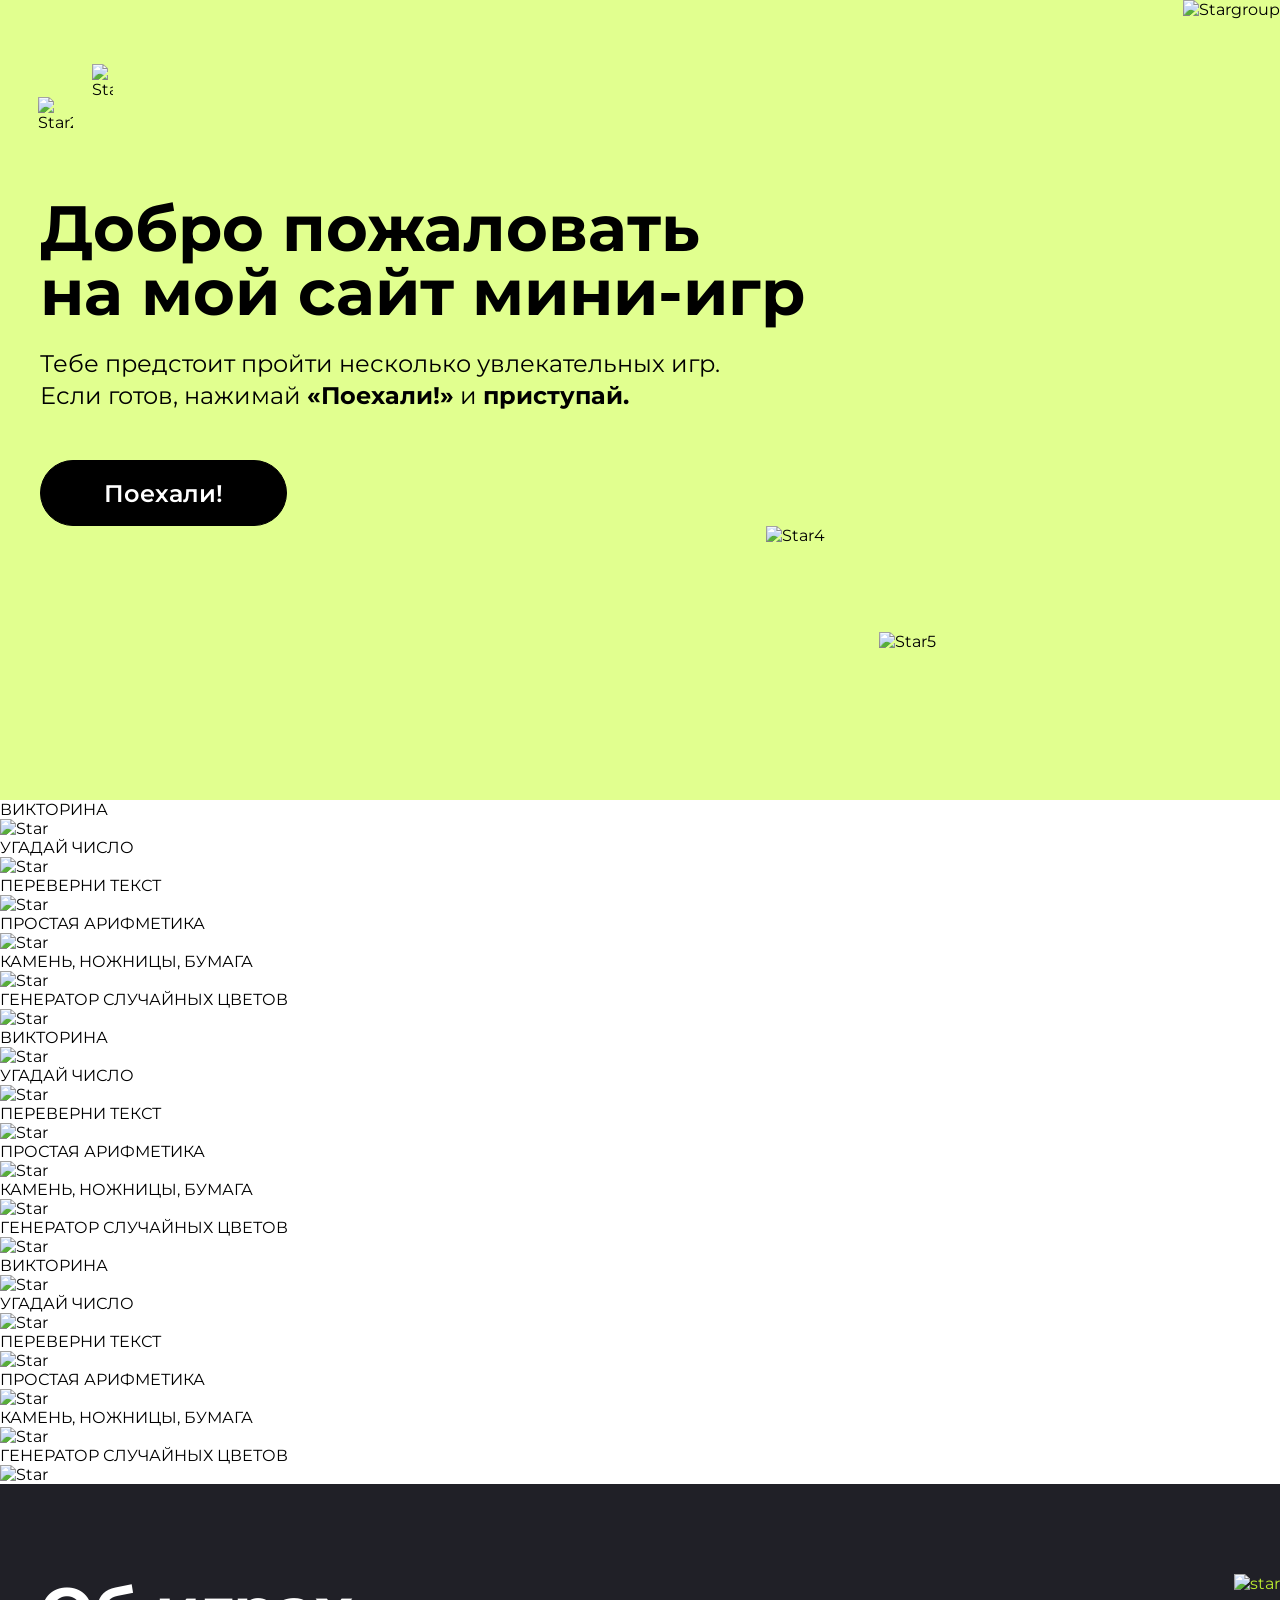
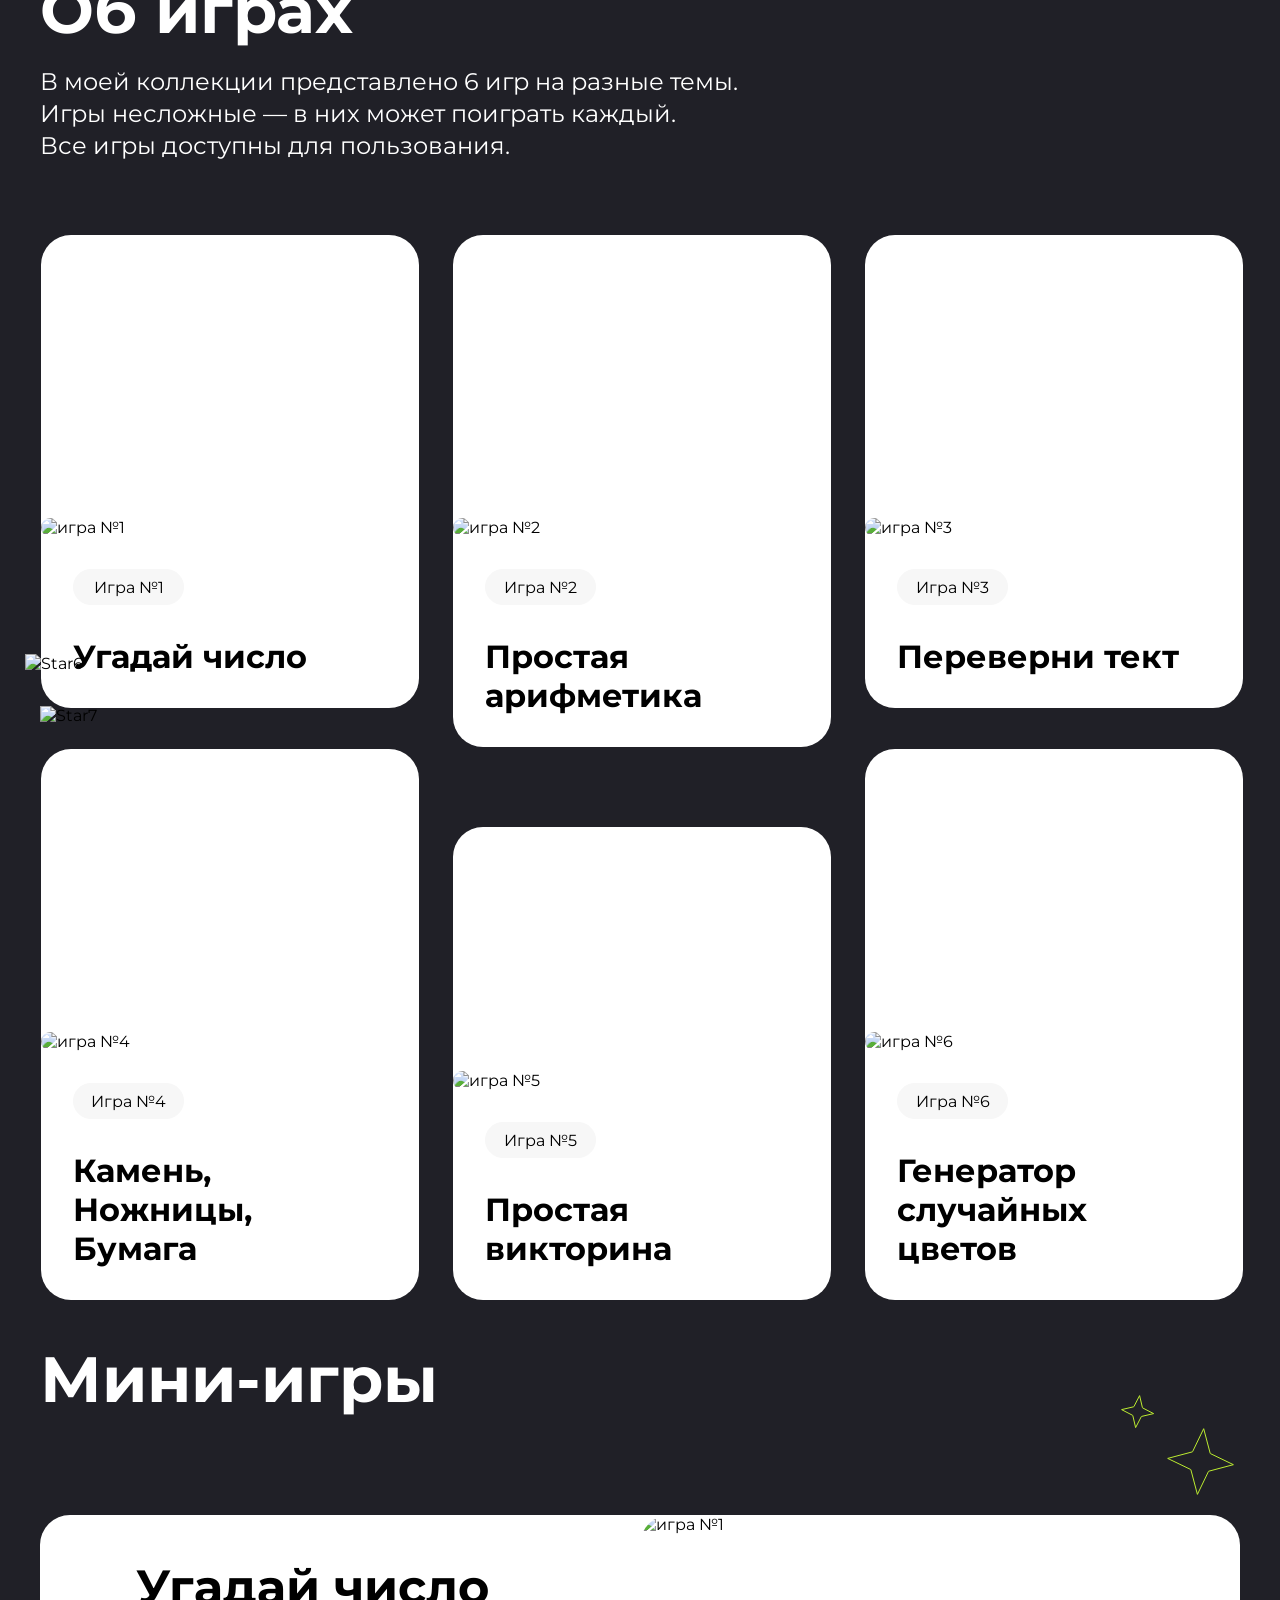
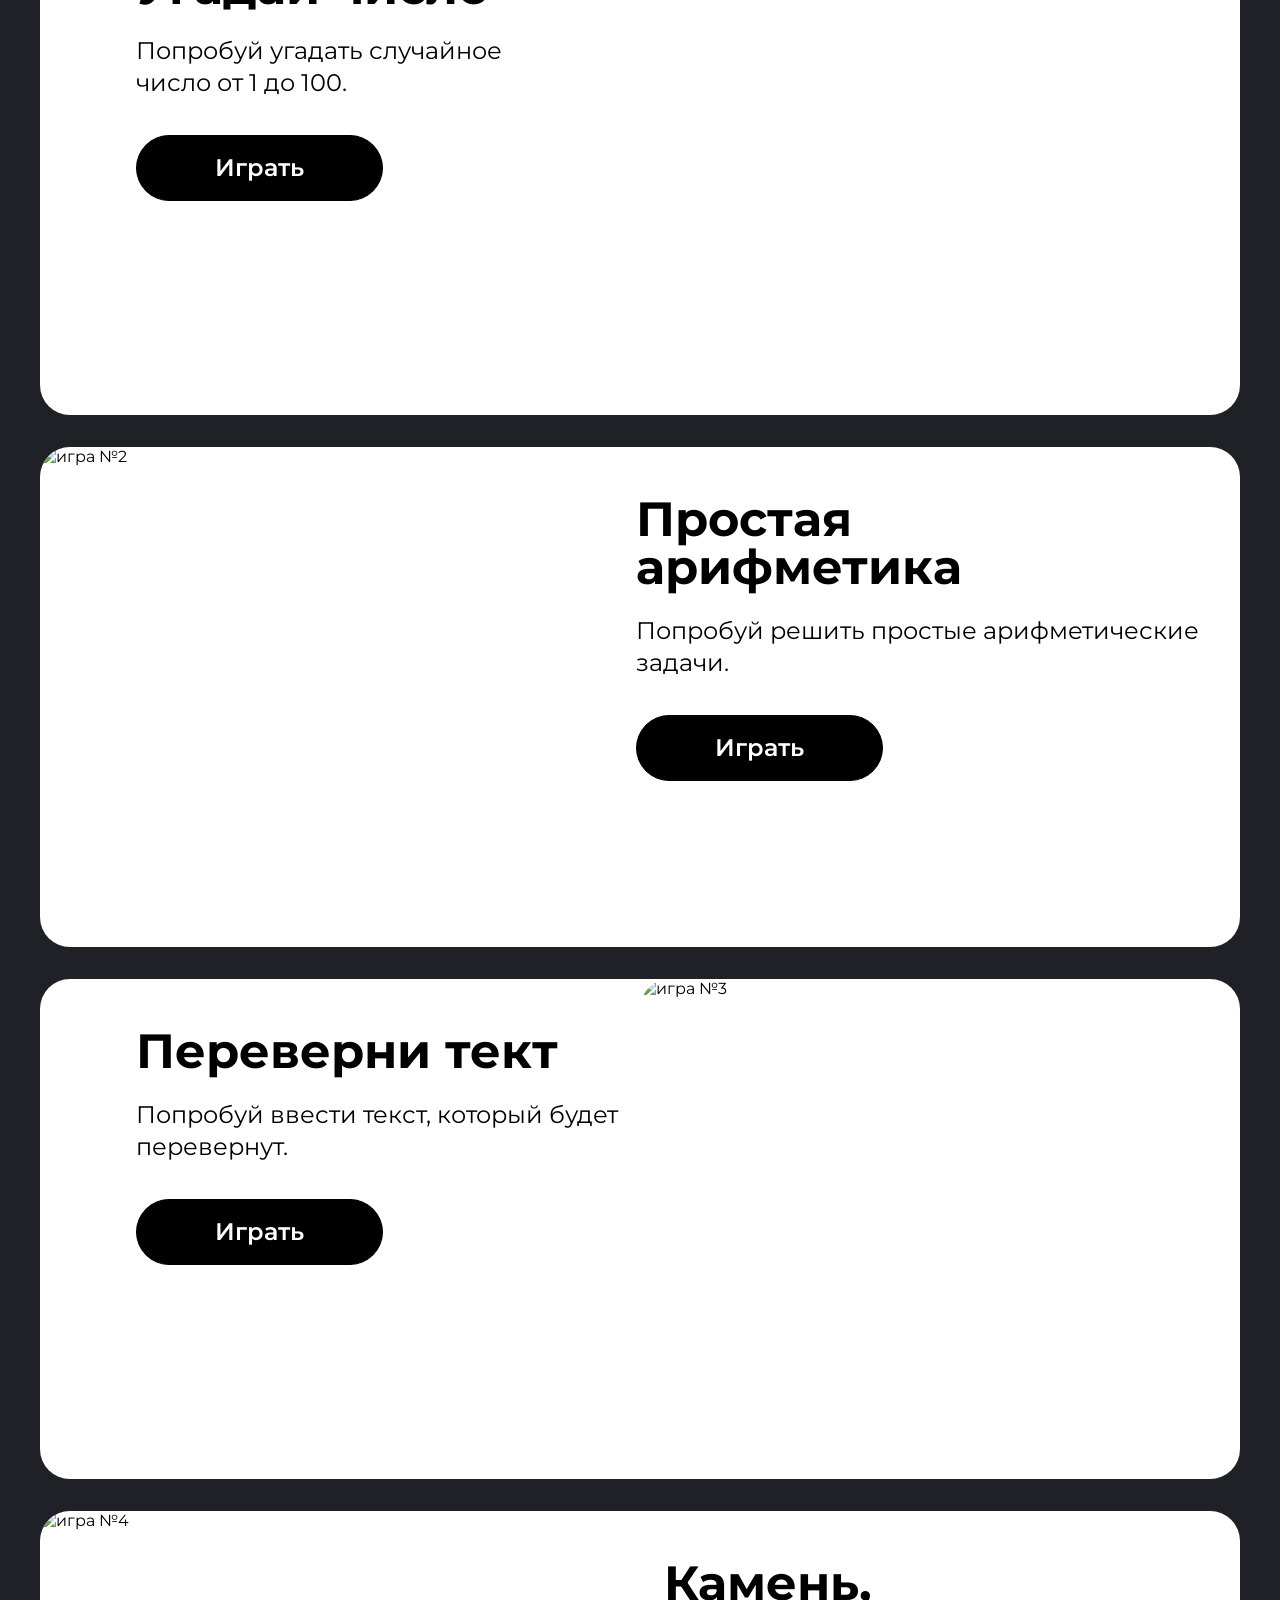
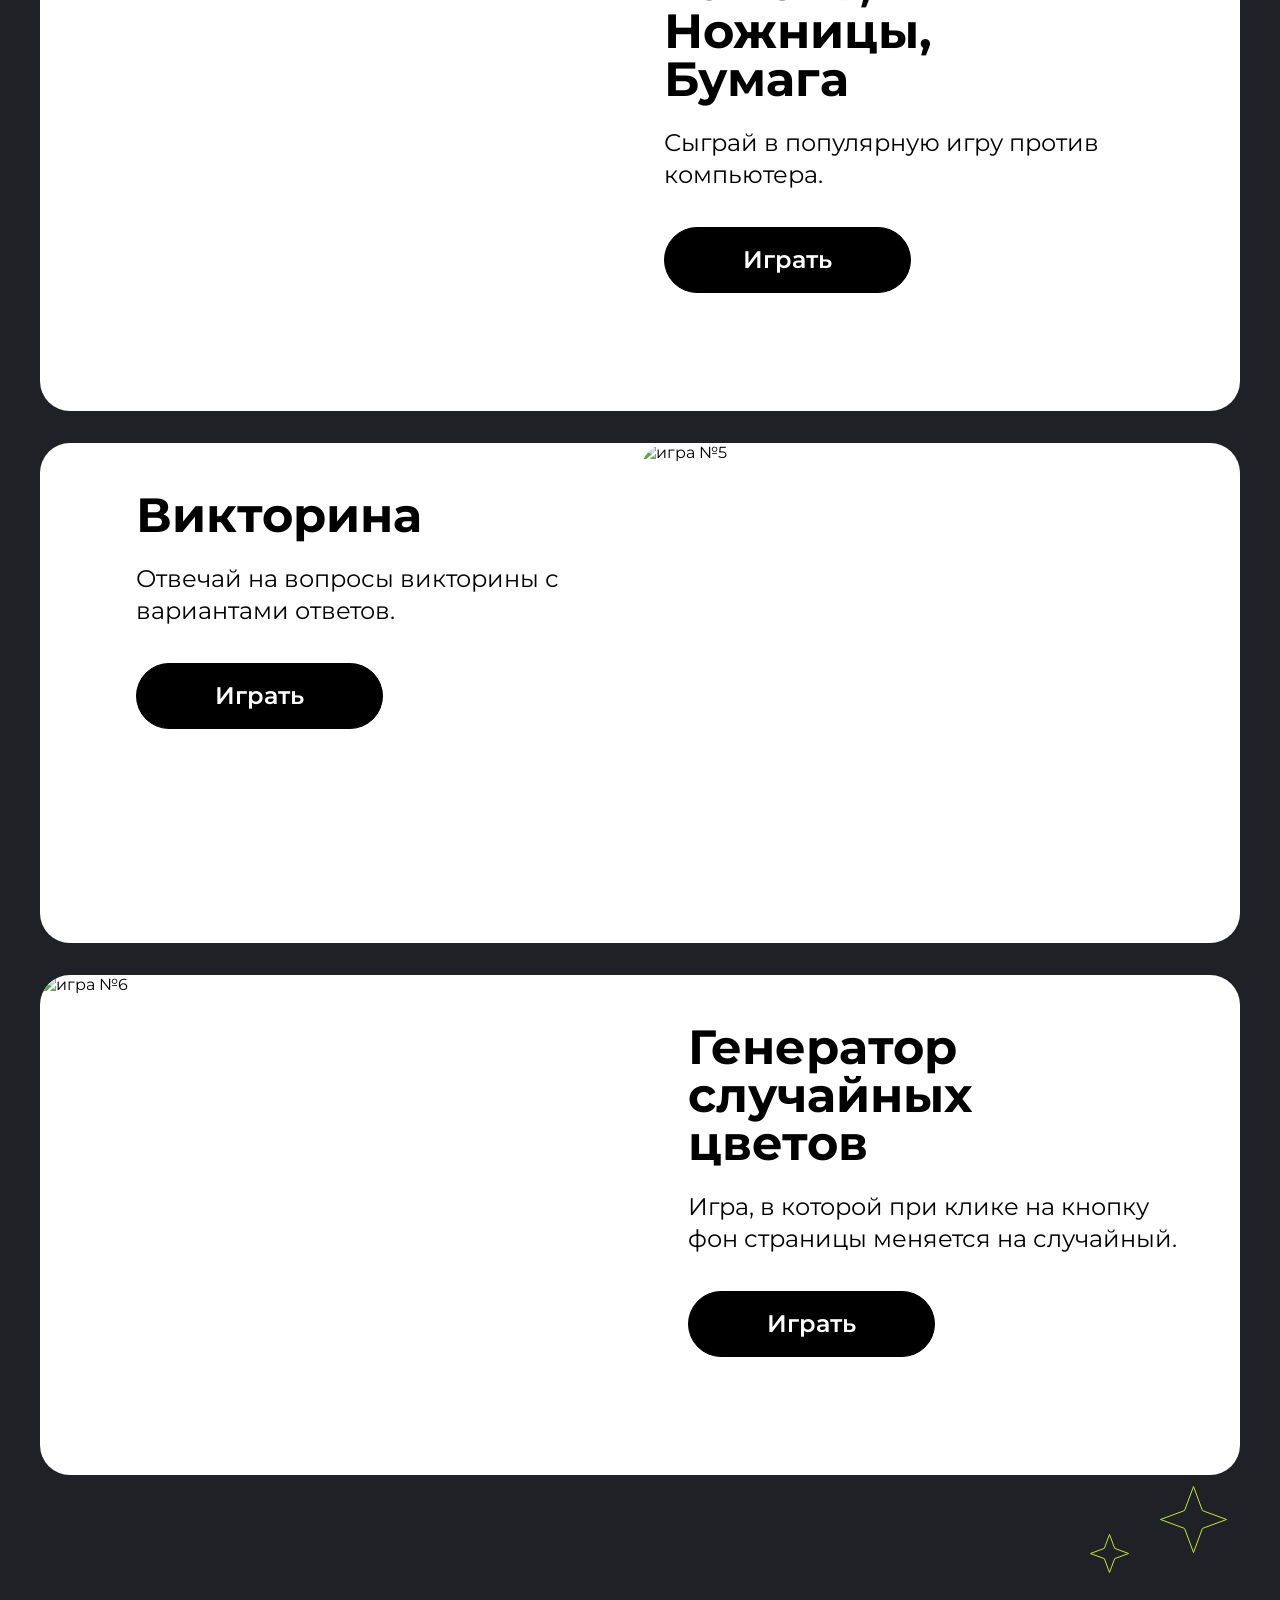
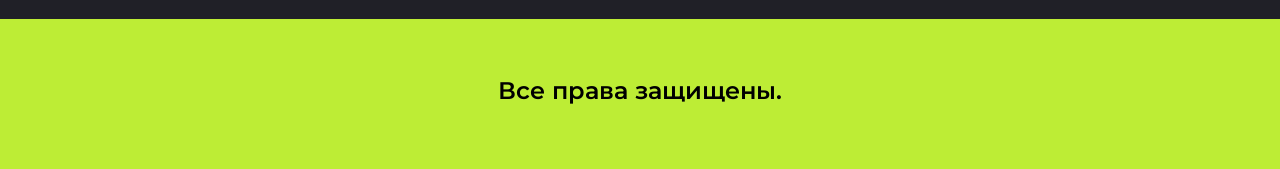
==== commit 905e0a95: "Курсовая" ====
--- a/index.html
+++ b/index.html
@@ -14,6 +14,10 @@
     <title>hw1</title>
   </head>
   <body>
+    <script src="FiveGame.js"></script>
+    <script src="FourGame.js"></script>
+    <script src="ThreeGame.js"></script>
+    <script src="TwoGame.js"></script>
     <script src="OneGame.js"></script>
     <script src="Skript.js"></script>
     <div class="hero-page">
@@ -34,6 +38,64 @@
         <a href="#game" class="hero-page__button">Поехали!</a>
       </section>
     </div>
+    <div class="scroll-wrapper">
+      <div class="scroll-container">
+        <div class="item">ВИКТОРИНА</div>
+        <img src="/kartinki/Star.svg" alt="Star" />
+        <div class="item">УГАДАЙ ЧИСЛО</div>
+        <img src="/kartinki/Star.svg" alt="Star" />
+        <div class="item">ПЕРЕВЕРНИ ТЕКСТ</div>
+        <img src="/kartinki/Star.svg" alt="Star" />
+        <div class="item">ПРОСТАЯ АРИФМЕТИКА</div>
+        <img src="/kartinki/Star.svg" alt="Star" />
+        <div class="item">КАМЕНЬ, НОЖНИЦЫ, БУМАГА</div>
+        <img src="/kartinki/Star.svg" alt="Star" />
+        <div class="item">ГЕНЕРАТОР СЛУЧАЙНЫХ ЦВЕТОВ</div>
+        <img src="/kartinki/Star.svg" alt="Star" />
+
+        <div class="item">ВИКТОРИНА</div>
+        <img src="/kartinki/Star.svg" alt="Star" />
+        <div class="item">УГАДАЙ ЧИСЛО</div>
+        <img src="/kartinki/Star.svg" alt="Star" />
+        <div class="item">ПЕРЕВЕРНИ ТЕКСТ</div>
+        <img src="/kartinki/Star.svg" alt="Star" />
+        <div class="item">ПРОСТАЯ АРИФМЕТИКА</div>
+        <img src="/kartinki/Star.svg" alt="Star" />
+        <div class="item">КАМЕНЬ, НОЖНИЦЫ, БУМАГА</div>
+        <img src="/kartinki/Star.svg" alt="Star" />
+        <div class="item">ГЕНЕРАТОР СЛУЧАЙНЫХ ЦВЕТОВ</div>
+        <img src="/kartinki/Star.svg" alt="Star" />
+
+        <div class="item">ВИКТОРИНА</div>
+        <img src="/kartinki/Star.svg" alt="Star" />
+        <div class="item">УГАДАЙ ЧИСЛО</div>
+        <img src="/kartinki/Star.svg" alt="Star" />
+        <div class="item">ПЕРЕВЕРНИ ТЕКСТ</div>
+        <img src="/kartinki/Star.svg" alt="Star" />
+        <div class="item">ПРОСТАЯ АРИФМЕТИКА</div>
+        <img src="/kartinki/Star.svg" alt="Star" />
+        <div class="item">КАМЕНЬ, НОЖНИЦЫ, БУМАГА</div>
+        <img src="/kartinki/Star.svg" alt="Star" />
+        <div class="item">ГЕНЕРАТОР СЛУЧАЙНЫХ ЦВЕТОВ</div>
+        <img src="/kartinki/Star.svg" alt="Star" />
+      </div>
+    </div>
+
+    <script>
+      window.addEventListener("DOMContentLoaded", () => {
+        const container = document.querySelector(".scroll-container");
+        const wrapper = document.querySelector(".scroll-wrapper");
+
+        function updateScroll() {
+          const width = wrapper.clientWidth;
+          container.style.width =
+            width * (window.innerWidth <= 376 ? 2 : 3) + "px";
+        }
+
+        window.addEventListener("resize", updateScroll);
+        updateScroll();
+      });
+    </script>
     <div class="game-bg">
       <div class="game center">
         <img class="star1" src="/kartinki/Star1.svg" alt="star" />
@@ -82,7 +144,9 @@
                   <h2 class="game-mobail__heading">
                     Попробуй решить простые арифметические задачи.
                   </h2>
-                  <button class="game-mobail__button">Играть</button>
+                  <button onclick="mathQuiz()" class="game-mobail__button">
+                    Играть
+                  </button>
                 </section>
               </div></a
             >
@@ -99,7 +163,9 @@
                   <h2 class="game-mobail__heading">
                     Попробуй ввести текст, который будет перевернут.
                   </h2>
-                  <button class="game-mobail__button">Играть</button>
+                  <button onclick="flipTextGame()" class="game-mobail__button">
+                    Играть
+                  </button>
                 </section>
               </div></a
             >
@@ -118,7 +184,12 @@
                   <h2 class="game-mobail__heading">
                     Сыграй в популярную игру против компьютера.
                   </h2>
-                  <button class="game-mobail__button">Играть</button>
+                  <button
+                    onclick="rockPaperScissors()"
+                    class="game-mobail__button"
+                  >
+                    Играть
+                  </button>
                 </section>
               </div></a
             >
@@ -136,7 +207,9 @@
                   <h2 class="game-mobail__heading">
                     Отвечай на вопросы викторины с вариантами ответов.
                   </h2>
-                  <button class="game-mobail__button">Играть</button>
+                  <button onclick="startQuiz()" class="game-mobail__button">
+                    Играть
+                  </button>
                 </section>
               </div></a
             >
@@ -187,7 +260,7 @@
           <h2 class="game-heading">
             Попробуй решить простые арифметические задачи.
           </h2>
-          <button class="game-button">Играть</button>
+          <button onclick="mathQuiz()" class="game-button">Играть</button>
         </section>
       </div>
       <div id="game3" class="mini-games__three">
@@ -197,7 +270,7 @@
           <h2 class="game-heading">
             Попробуй ввести текст, который будет перевернут.
           </h2>
-          <button class="game-button">Играть</button>
+          <button onclick="flipTextGame()" class="game-button">Играть</button>
         </section>
       </div>
       <div id="game4" class="mini-games__four">
@@ -207,7 +280,9 @@
           <h2 class="game-heading">
             Сыграй в популярную игру против компьютера.
           </h2>
-          <button class="game-button">Играть</button>
+          <button onclick="rockPaperScissors()" class="game-button">
+            Играть
+          </button>
         </section>
       </div>
       <div id="game5" class="mini-games__five">
@@ -217,7 +292,7 @@
           <h2 class="game-heading">
             Отвечай на вопросы викторины с вариантами ответов.
           </h2>
-          <button class="game-button">Играть</button>
+          <button onclick="startQuiz()" class="game-button">Играть</button>
         </section>
       </div>
       <div id="game6" class="mini-games__six">
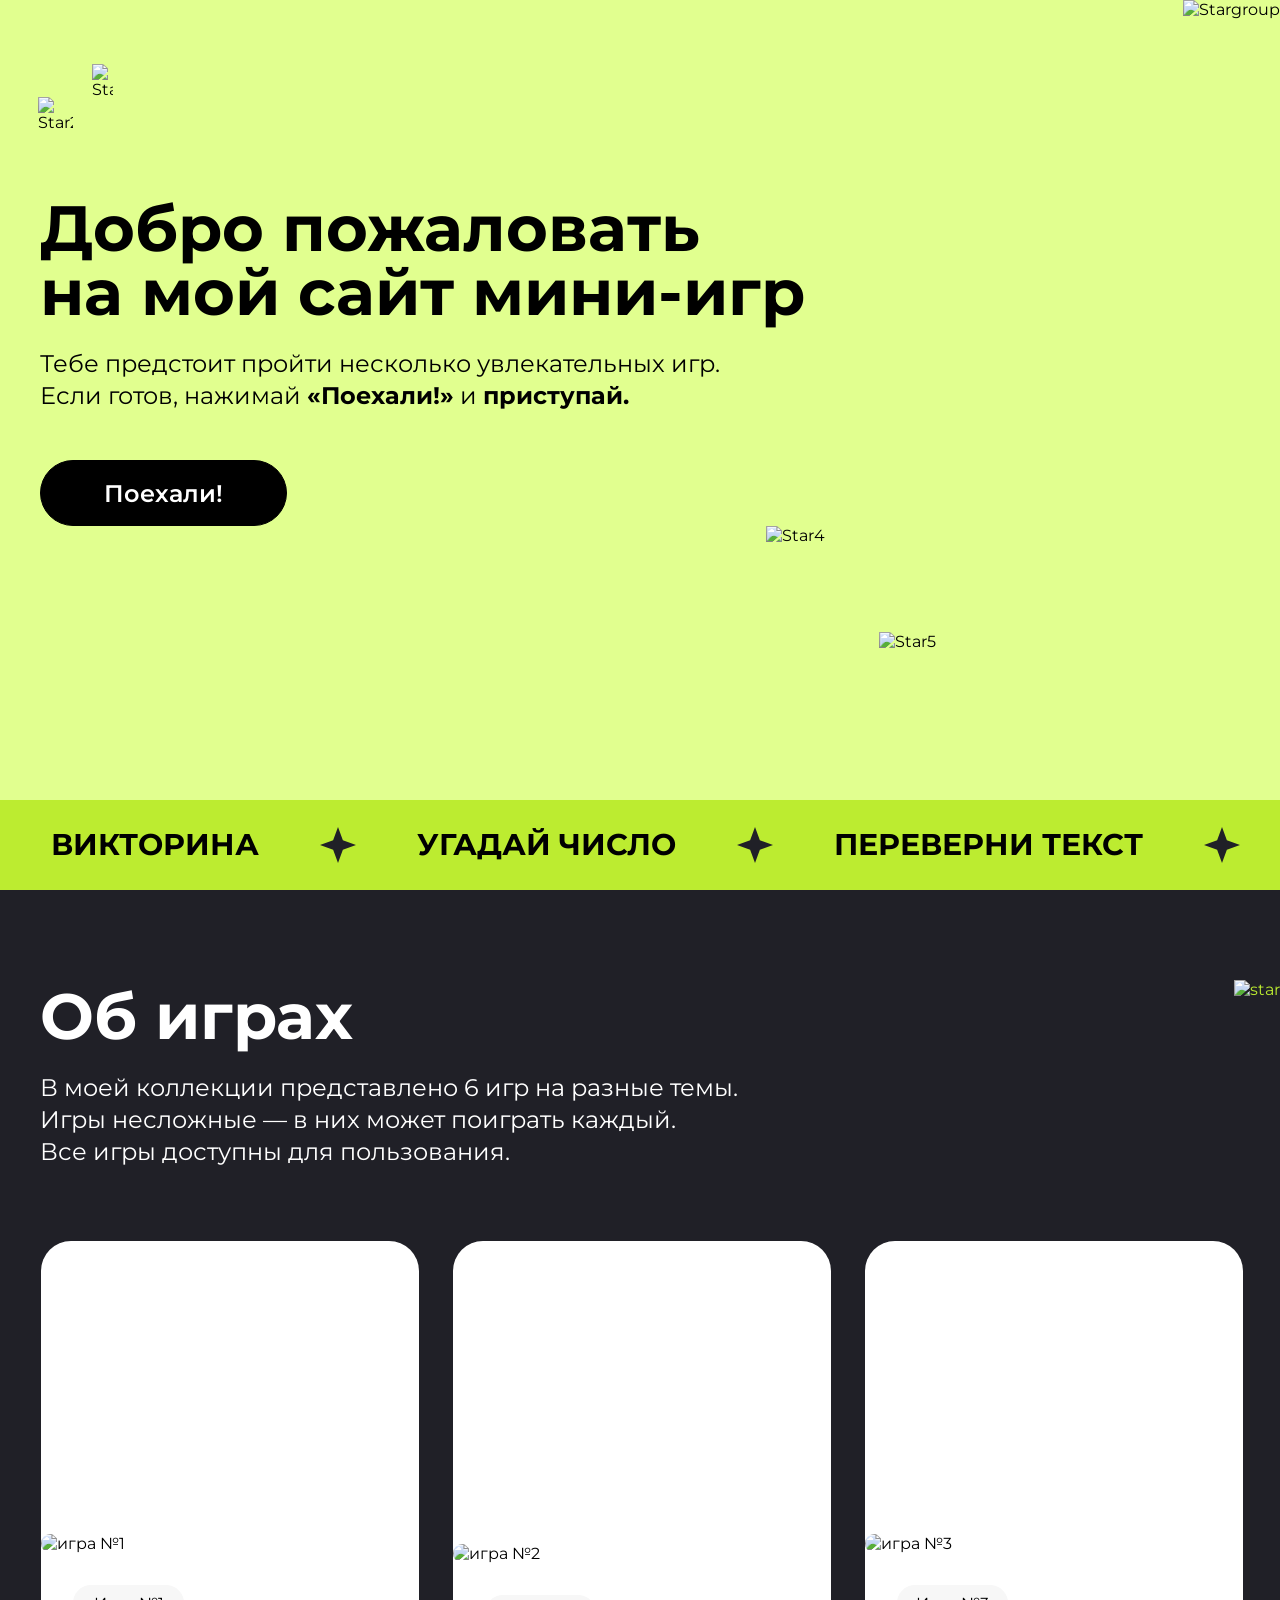
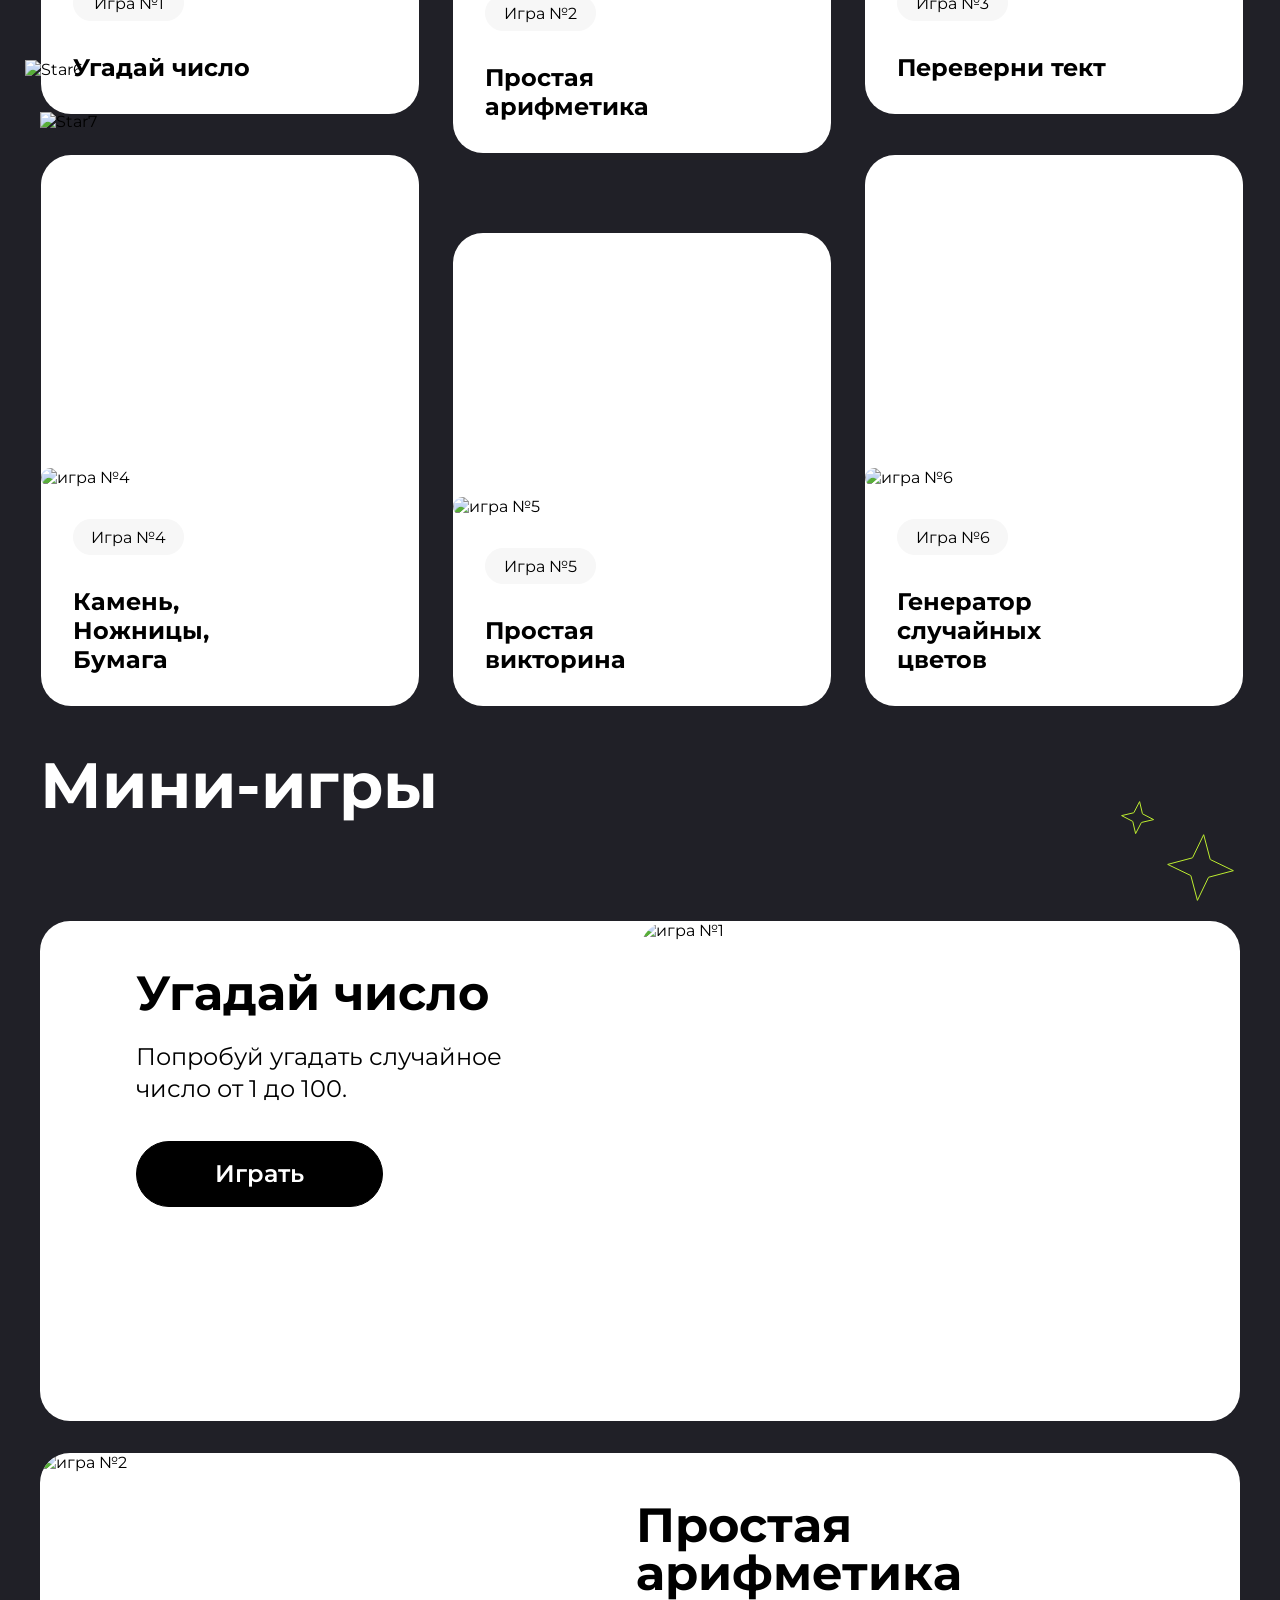
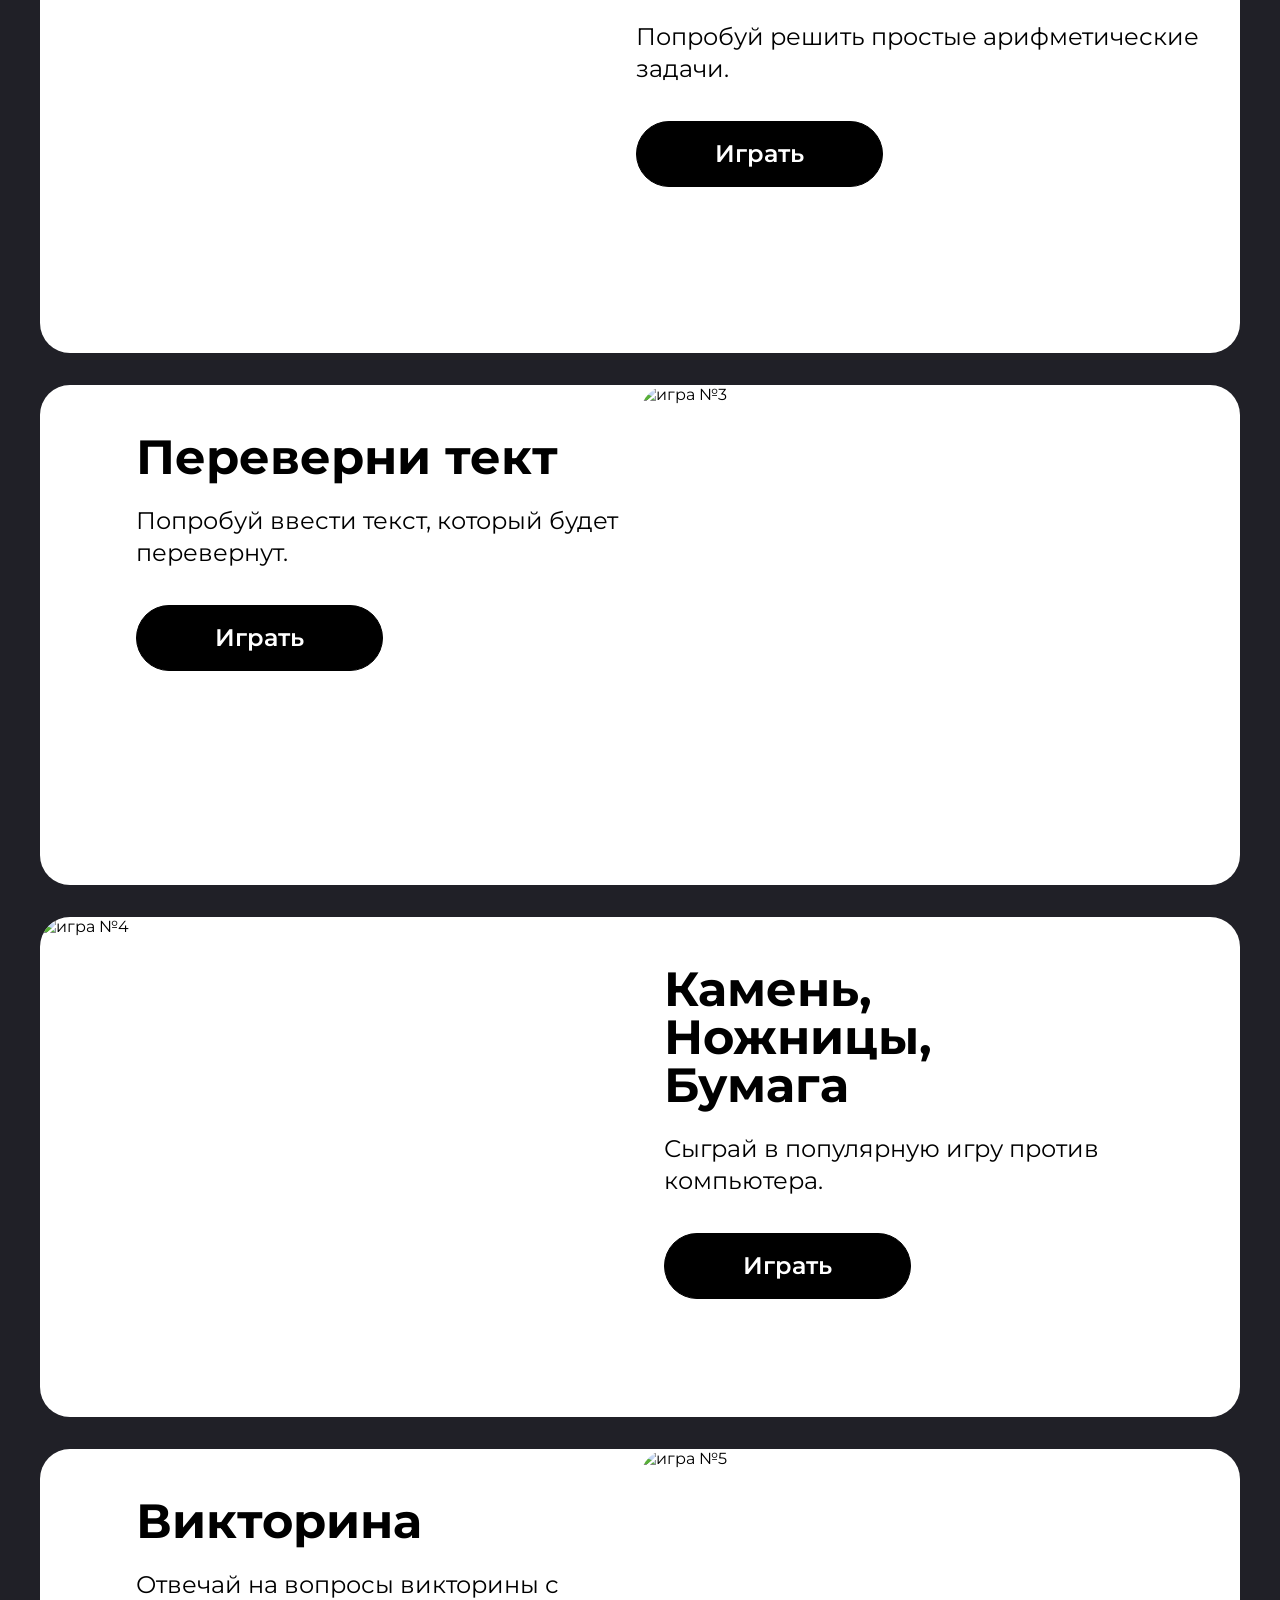
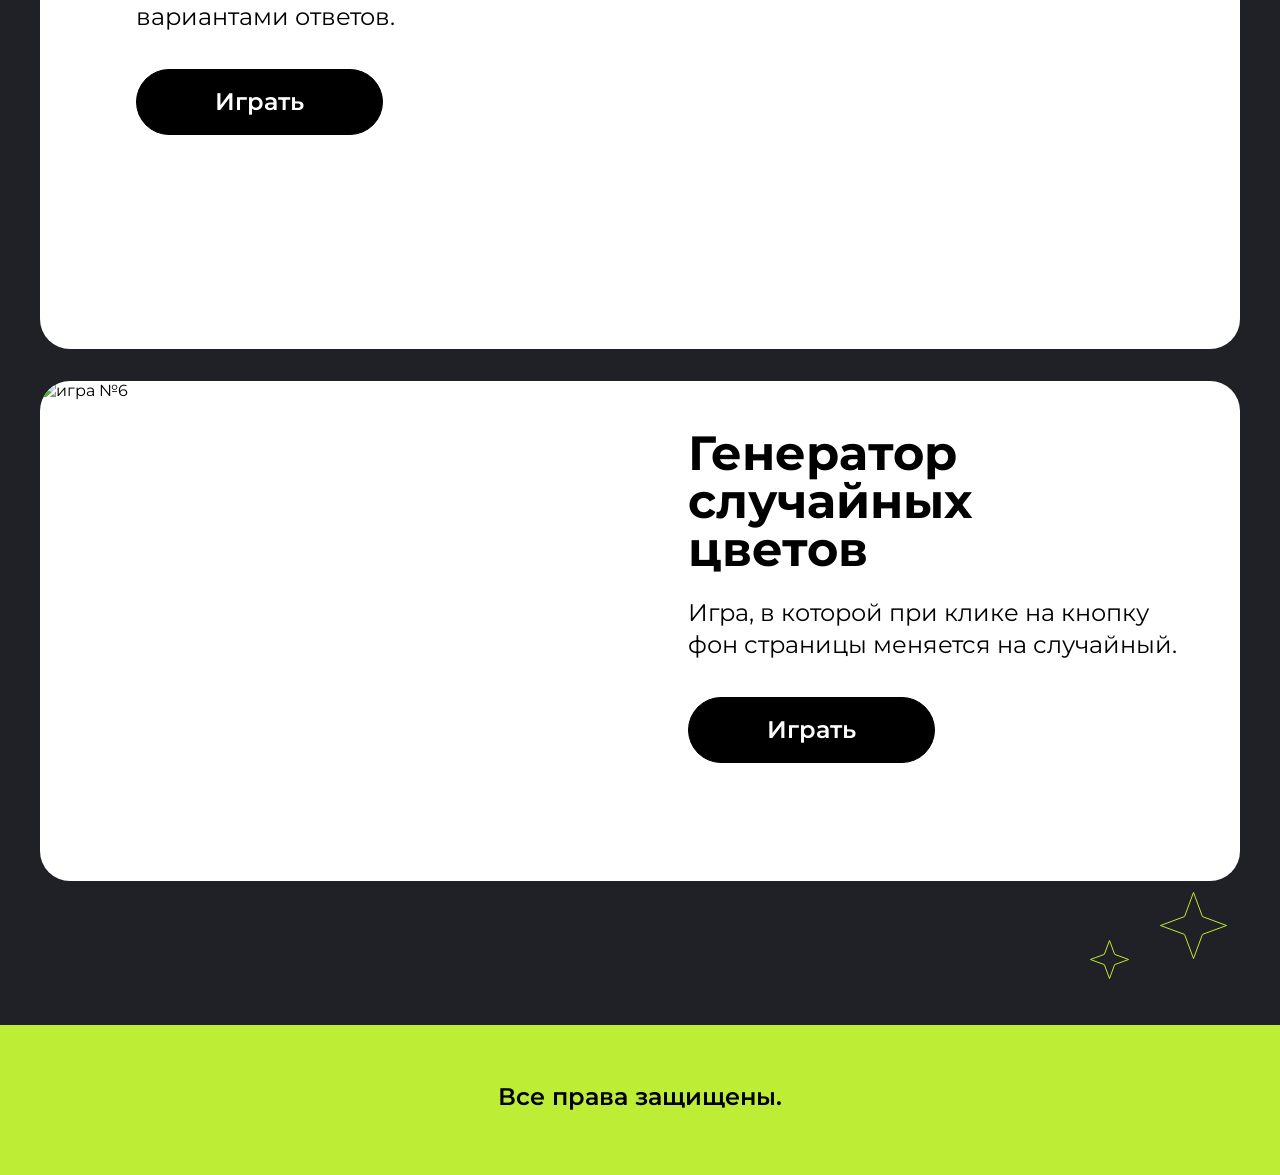
==== commit 3fb7ee58: "Доработка курсовой" ====
--- a/index.html
+++ b/index.html
@@ -14,12 +14,6 @@
     <title>hw1</title>
   </head>
   <body>
-    <script src="FiveGame.js"></script>
-    <script src="FourGame.js"></script>
-    <script src="ThreeGame.js"></script>
-    <script src="TwoGame.js"></script>
-    <script src="OneGame.js"></script>
-    <script src="Skript.js"></script>
     <div class="hero-page">
       <img class="Stargroup" src="/kartinki/Stargroup.svg" alt="Stargroup" />
       <img class="Star2" src="/kartinki/Star2.svg" alt="Star2" />
@@ -31,6 +25,9 @@
         <h1 class="hero-page__heading">
           Добро пожаловать<br />на мой сайт мини-игр
         </h1>
+        <span class="mobile-text">
+          Добро<br />пожаловать<br />на мой сайт<br />мини-игр
+        </span>
         <p class="hero-page__paragraph">
           Тебе предстоит пройти несколько увлекательных игр.<br />Если готов,
           нажимай <b>«Поехали!»</b> и <b>приступай.</b>
@@ -102,7 +99,7 @@
         <img class="Star6" src="/kartinki/Star6.svg" alt="Star6" />
         <img class="Star7" src="/kartinki/Star7.svg" alt="Star7" />
         <div>
-          <h1 id="game" class="game__info">Об играх</h1>
+          <h2 id="game" class="game__info">Об играх</h2>
           <p class="game__info-paragraph">
             В моей коллекции представлено 6 игр на разные темы.<br />Игры
             несложные — в них может поиграть каждый.<br />Все игры доступны для
@@ -110,7 +107,7 @@
           </p>
         </div>
         <div class="game-menu">
-          <h1 class="mobail-heading">Мини-игры</h1>
+          <h2 class="mobail-heading">Мини-игры</h2>
           <div class="boxTop">
             <a href="#game1">
               <div class="game-card game-card__one game-image1">
@@ -121,7 +118,7 @@
                 />
                 <section class="card__info">
                   <p class="game-number">Игра №1</p>
-                  <h1>Угадай число</h1>
+                  <h2>Угадай число</h2>
                   <h2 class="game-mobail__heading">
                     Попробуй угадать случайное число от 1 до 100.
                   </h2>
@@ -140,7 +137,7 @@
                 />
                 <section class="card__info">
                   <p class="game-number">Игра №2</p>
-                  <h1>Простая<br />арифметика</h1>
+                  <h2>Простая<br />арифметика</h2>
                   <h2 class="game-mobail__heading">
                     Попробуй решить простые арифметические задачи.
                   </h2>
@@ -159,7 +156,7 @@
                 />
                 <section class="card__info">
                   <p class="game-number">Игра №3</p>
-                  <h1>Переверни тект</h1>
+                  <h2>Переверни тект</h2>
                   <h2 class="game-mobail__heading">
                     Попробуй ввести текст, который будет перевернут.
                   </h2>
@@ -180,7 +177,7 @@
                 />
                 <section class="card__info">
                   <p class="game-number">Игра №4</p>
-                  <h1>Камень,<br />Ножницы,<br />Бумага</h1>
+                  <h2>Камень,<br />Ножницы,<br />Бумага</h2>
                   <h2 class="game-mobail__heading">
                     Сыграй в популярную игру против компьютера.
                   </h2>
@@ -202,8 +199,8 @@
                 />
                 <section class="card__info">
                   <p class="game-number">Игра №5</p>
-                  <h1 class="dekstop-viktorina">Простая<br />викторина</h1>
-                  <h1 class="viktorina">Викторина</h1>
+                  <h2 class="dekstop-viktorina">Простая<br />викторина</h2>
+                  <h2 class="viktorina">Викторина</h2>
                   <h2 class="game-mobail__heading">
                     Отвечай на вопросы викторины с вариантами ответов.
                   </h2>
@@ -222,7 +219,7 @@
                 />
                 <section class="card__info">
                   <p class="game-number">Игра №6</p>
-                  <h1>Генератор<br />случайных<br />цветов</h1>
+                  <h2>Генератор<br />случайных<br />цветов</h2>
                   <h2 class="game-mobail__heading">
                     Игра, в которой при клике<br />
                     на кнопку фон страницы<br />
@@ -241,11 +238,11 @@
       <img class="Star9" src="/kartinki/Star9.svg" alt="Star9" />
       <img class="Star10" src="/kartinki/Star10.svg" alt="Star10" />
       <img class="Star11" src="/kartinki/Star11.svg" alt="Star11" />
-      <h1 class="mini-games__heading">Мини-игры</h1>
+      <h2 class="mini-games__heading">Мини-игры</h2>
       <div id="game1" class="mini-games__one">
         <img class="game-mini__img" src="/kartinki/card1.jpg" alt="игра №1" />
         <section class="mini-info">
-          <h1 class="mini__heading">Угадай число</h1>
+          <h2 class="mini__heading">Угадай число</h2>
           <h2 class="game-heading">
             Попробуй угадать случайное<br />
             число от 1 до 100.
@@ -256,7 +253,7 @@
       <div id="game2" class="mini-games__two">
         <img class="game-mini__img" src="/kartinki/card2.jpg" alt="игра №2" />
         <section class="mini-info__right">
-          <h1 class="mini__heading">Простая<br />арифметика</h1>
+          <h2 class="mini__heading">Простая<br />арифметика</h2>
           <h2 class="game-heading">
             Попробуй решить простые арифметические задачи.
           </h2>
@@ -266,7 +263,7 @@
       <div id="game3" class="mini-games__three">
         <img class="game-mini__img" src="/kartinki/card3.jpg" alt="игра №3" />
         <section class="mini-info">
-          <h1 class="mini__heading">Переверни тект</h1>
+          <h2 class="mini__heading">Переверни тект</h2>
           <h2 class="game-heading">
             Попробуй ввести текст, который будет перевернут.
           </h2>
@@ -276,7 +273,7 @@
       <div id="game4" class="mini-games__four">
         <img class="game-mini__img" src="/kartinki/card4.jpg" alt="игра №4" />
         <section class="mini-info__right">
-          <h1 class="mini__heading">Камень,<br />Ножницы,<br />Бумага</h1>
+          <h2 class="mini__heading">Камень,<br />Ножницы,<br />Бумага</h2>
           <h2 class="game-heading">
             Сыграй в популярную игру против компьютера.
           </h2>
@@ -288,7 +285,7 @@
       <div id="game5" class="mini-games__five">
         <img class="game-mini__img" src="/kartinki/card5.jpg" alt="игра №5" />
         <section class="mini-info">
-          <h1 class="mini__heading">Викторина</h1>
+          <h2 class="mini__heading">Викторина</h2>
           <h2 class="game-heading">
             Отвечай на вопросы викторины с вариантами ответов.
           </h2>
@@ -298,17 +295,26 @@
       <div id="game6" class="mini-games__six">
         <img class="game-mini__img" src="/kartinki/card6.jpg" alt="игра №6" />
         <section class="mini-info__right">
-          <h1 class="mini__heading">Генератор<br />случайных<br />цветов</h1>
+          <h2 class="mini__heading">Генератор<br />случайных<br />цветов</h2>
           <h2 class="game-heading">
             Игра, в которой при клике на кнопку<br />
             фон страницы меняется на случайный.
           </h2>
-          <button class="game-button">Играть</button>
+          <button onclick="changeMiniGamesBgColor()" class="game-button">
+            Играть
+          </button>
         </section>
       </div>
     </div>
     <footer class="footer">
-      <h1 class="footer-heading">Все права защищены.</h1>
+      <h2 class="footer-heading">Все права защищены.</h2>
     </footer>
   </body>
+  <script src="SIxGame.js"></script>
+  <script src="FiveGame.js"></script>
+  <script src="FourGame.js"></script>
+  <script src="ThreeGame.js"></script>
+  <script src="TwoGame.js"></script>
+  <script src="OneGame.js"></script>
+  <script src="Skript.js"></script>
 </html>
--- a/index.css
+++ b/index.css
@@ -47,6 +47,45 @@
   text-decoration: none;
   padding-top: 16px;
 }
+
+.scroll-wrapper {
+  width: 100%;
+  margin: 0 auto;
+  height: 90px;
+  overflow: hidden;
+  position: relative;
+  background-color: #bcec30;
+}
+
+.scroll-container {
+  display: flex;
+  width: calc(100% * 3);
+  animation: scrollLeft 20s linear infinite;
+  gap: 10px;
+  background-color: #bcec30;
+}
+
+.item {
+  padding-left: 51px;
+  padding-right: 51px;
+  line-height: 90px;
+  text-align: center;
+  font-size: 30px;
+  font-weight: bold;
+  transition: all 0.3s ease;
+  background-color: #bcec30;
+  white-space: nowrap;
+  overflow: visible;
+}
+
+@keyframes scrollLeft {
+  0% {
+    transform: translateX(0);
+  }
+  100% {
+    transform: translateX(-100%);
+  }
+}
 .hero-page__button:hover {
   color: black;
   background-color: white;
@@ -115,6 +154,9 @@
 .game-menu h1 {
   font-weight: 700;
   font-size: 32px;
+}
+.mobile-text {
+  display: none;
 }
 .game-number {
   box-sizing: border-box;
@@ -389,22 +431,13 @@
   vertical-align: middle;
   padding-top: 60px;
 }
-@media (max-width: 376px) {
+
+@media screen and (min-width: 425px) and (max-width: 768px) {
   .mini-games {
     display: none;
   }
-  .center {
-    width: 376px;
-    margin: 0;
-    align-items: center;
-    display: flex;
-    flex-direction: column;
-  }
-  .hero-page {
-    width: 376px;
-    height: 700px;
-  }
-  .hero-page__heading {
+  .mobile-text {
+    display: block;
     font-family: Montserrat;
     font-weight: 700;
     font-size: 40px;
@@ -412,6 +445,21 @@
     letter-spacing: 0px;
     text-align: center;
     vertical-align: middle;
+    padding-bottom: 24px;
+  }
+  .center {
+    width: 100%;
+    margin: 0;
+    align-items: center;
+    display: flex;
+    flex-direction: column;
+  }
+  .hero-page {
+    width: 100%;
+    height: 700px;
+  }
+  .hero-page__heading {
+    display: none;
   }
   .hero-page__button {
     font-family: Montserrat;
@@ -566,10 +614,11 @@
     display: flex;
     width: 190px;
     height: 20px;
+    padding-top: 15px;
   }
   .footer {
     background: #bded35;
-    width: 375px;
+    width: 100%;
     height: 100px;
     display: flex;
     justify-content: space-evenly;
@@ -588,4 +637,31 @@
     top: 0;
     display: block;
   }
-}
+  .item {
+    font-size: 16px;
+    padding-left: 24px;
+    padding-right: 24px;
+    height: 18px;
+    width: auto;
+    line-height: 40px;
+    display: flex;
+    align-items: center;
+    justify-content: center;
+    padding: 16px 16px;
+  }
+  .scroll-container {
+    gap: 6px;
+    animation: scrollLeft 20s linear infinite;
+    width: calc(100% * 2);
+    align-items: center;
+  }
+  .scroll-wrapper {
+    height: 51px;
+    overflow: hidden;
+  }
+  .scroll-container img {
+    width: 19px;
+    height: 19px;
+    align-self: center;
+  }
+}
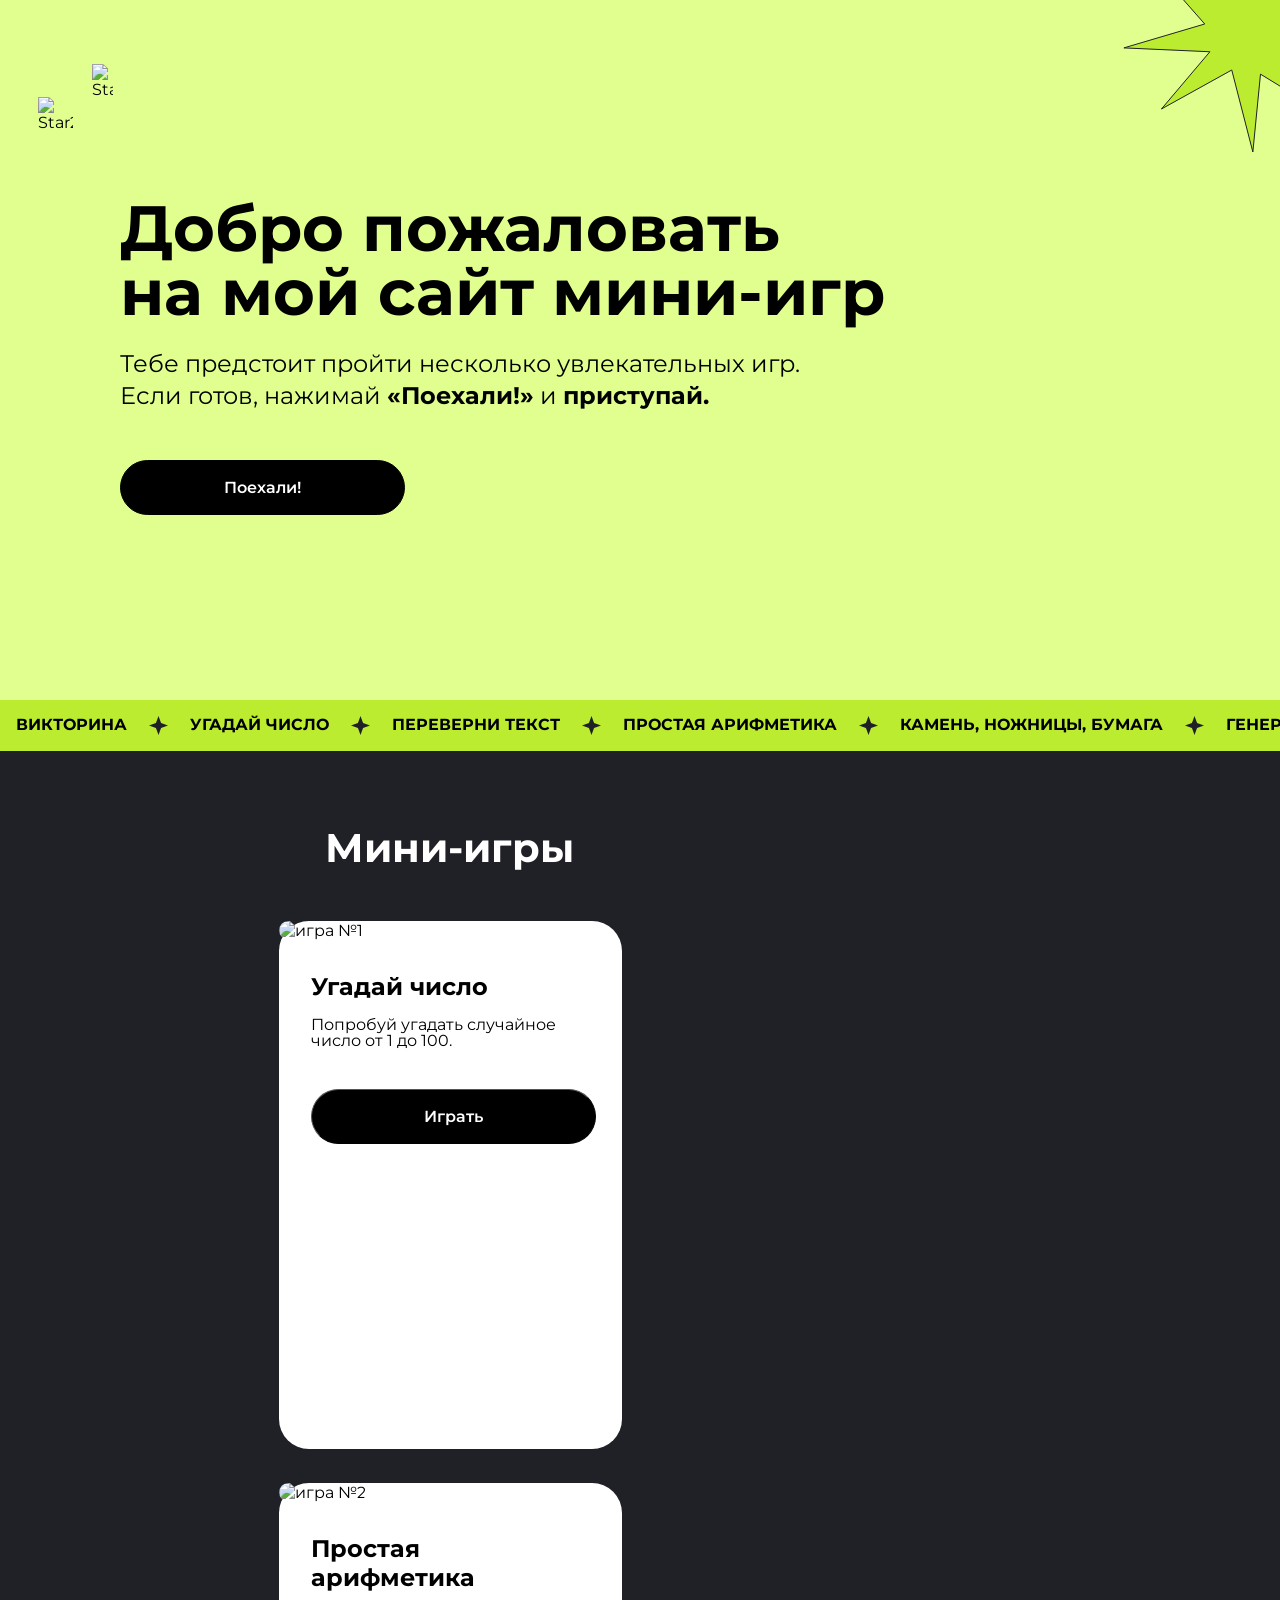
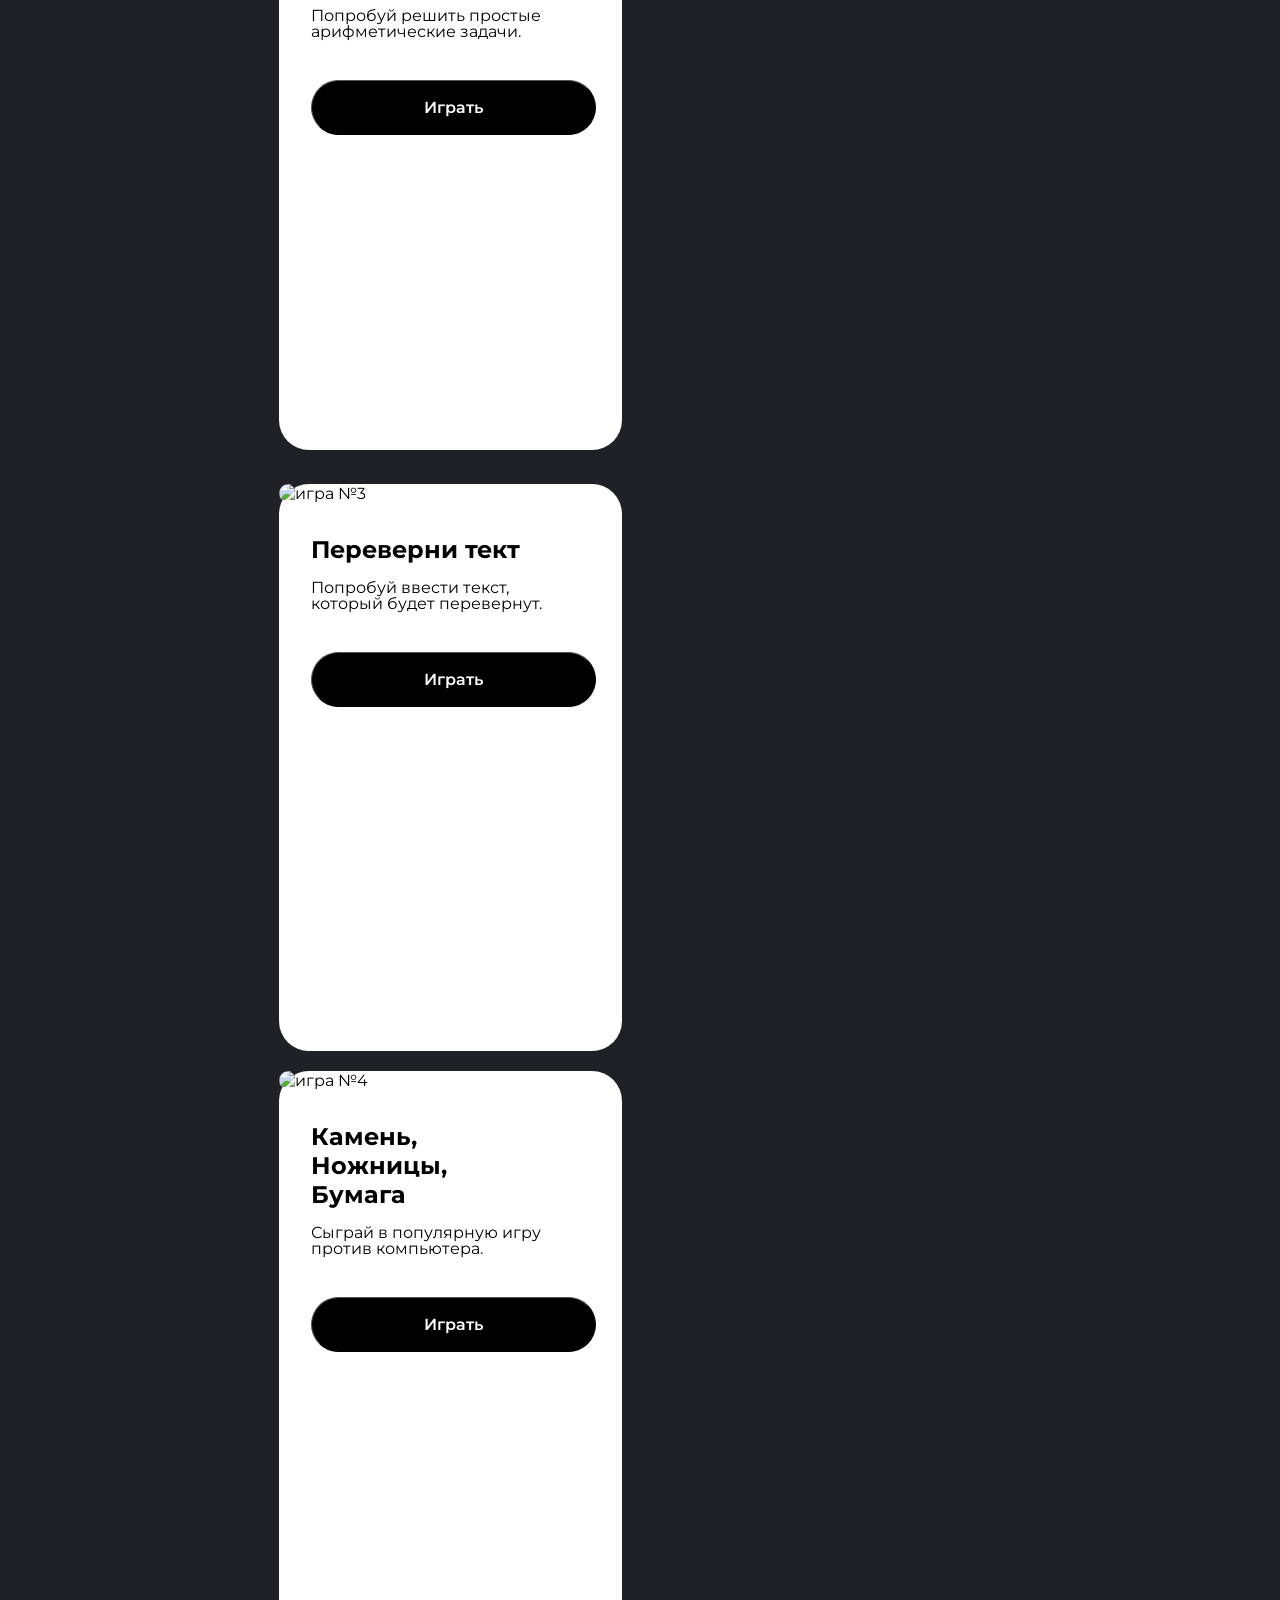
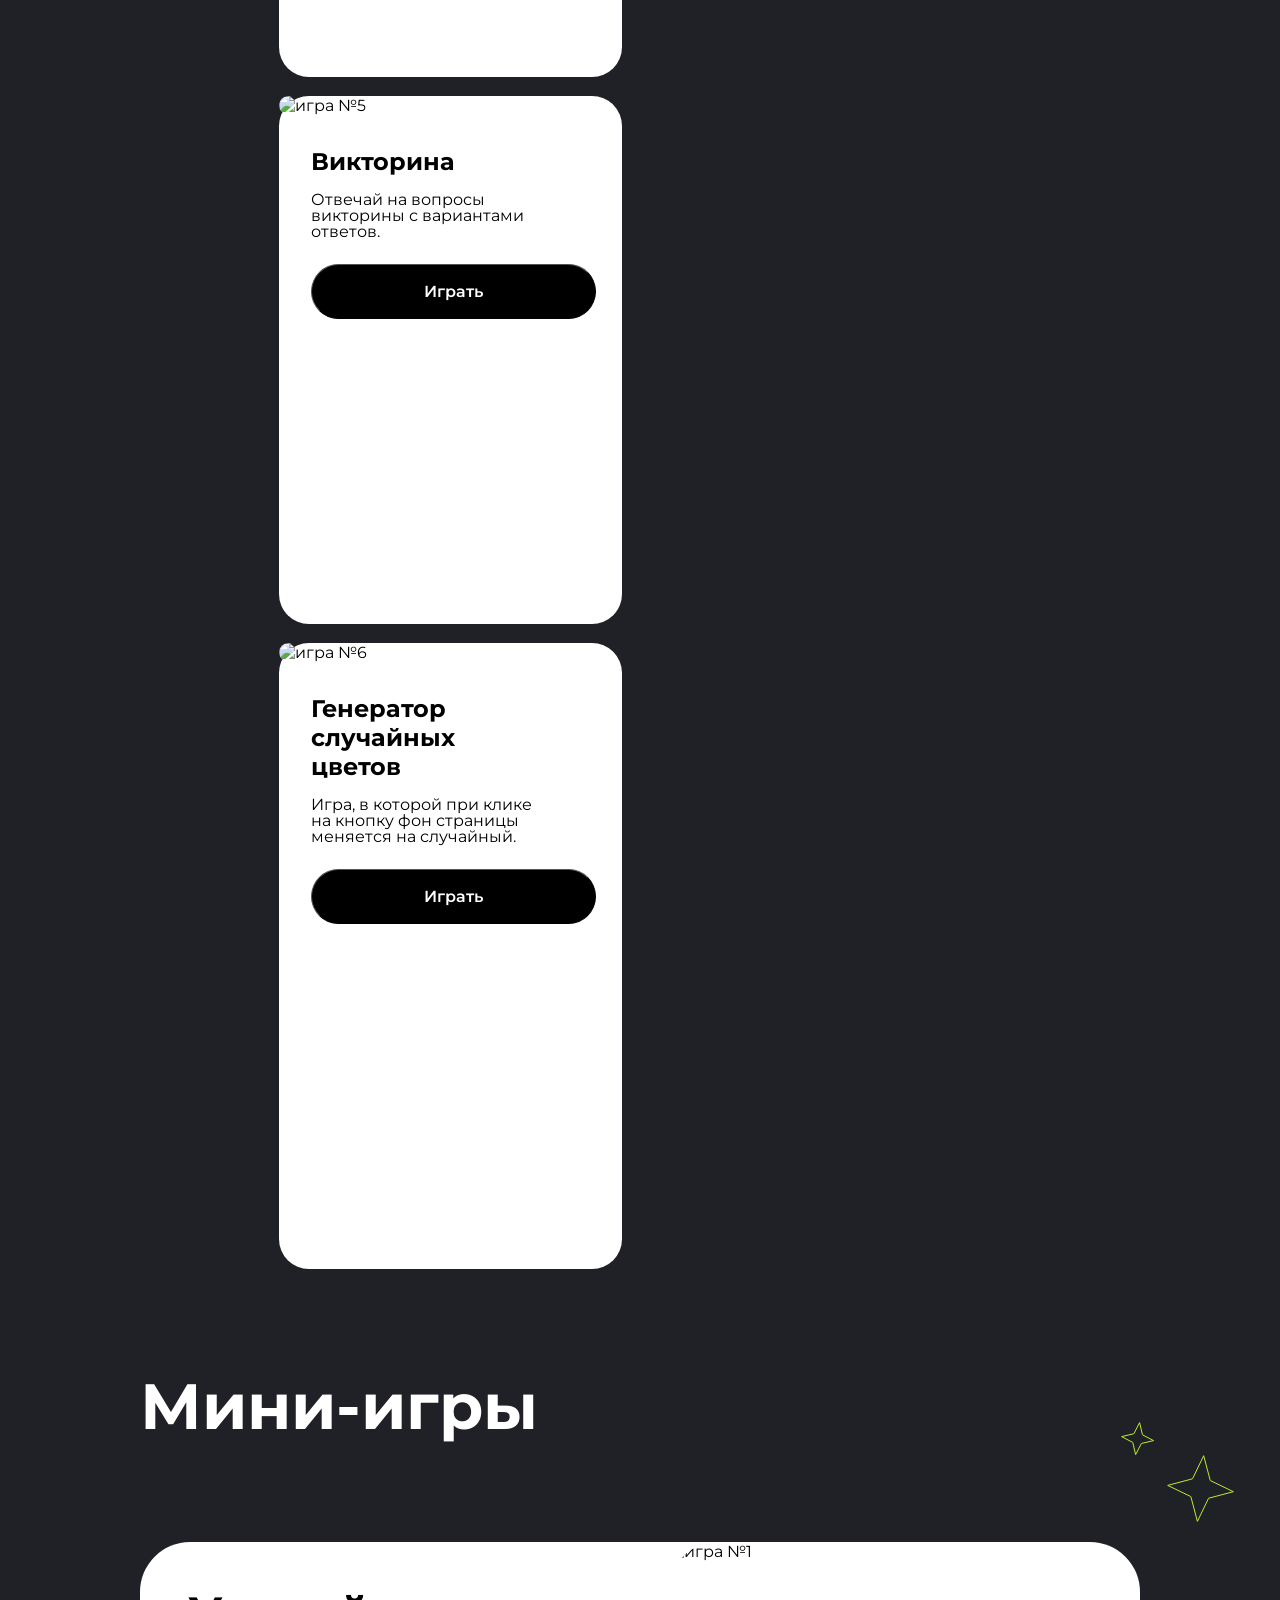
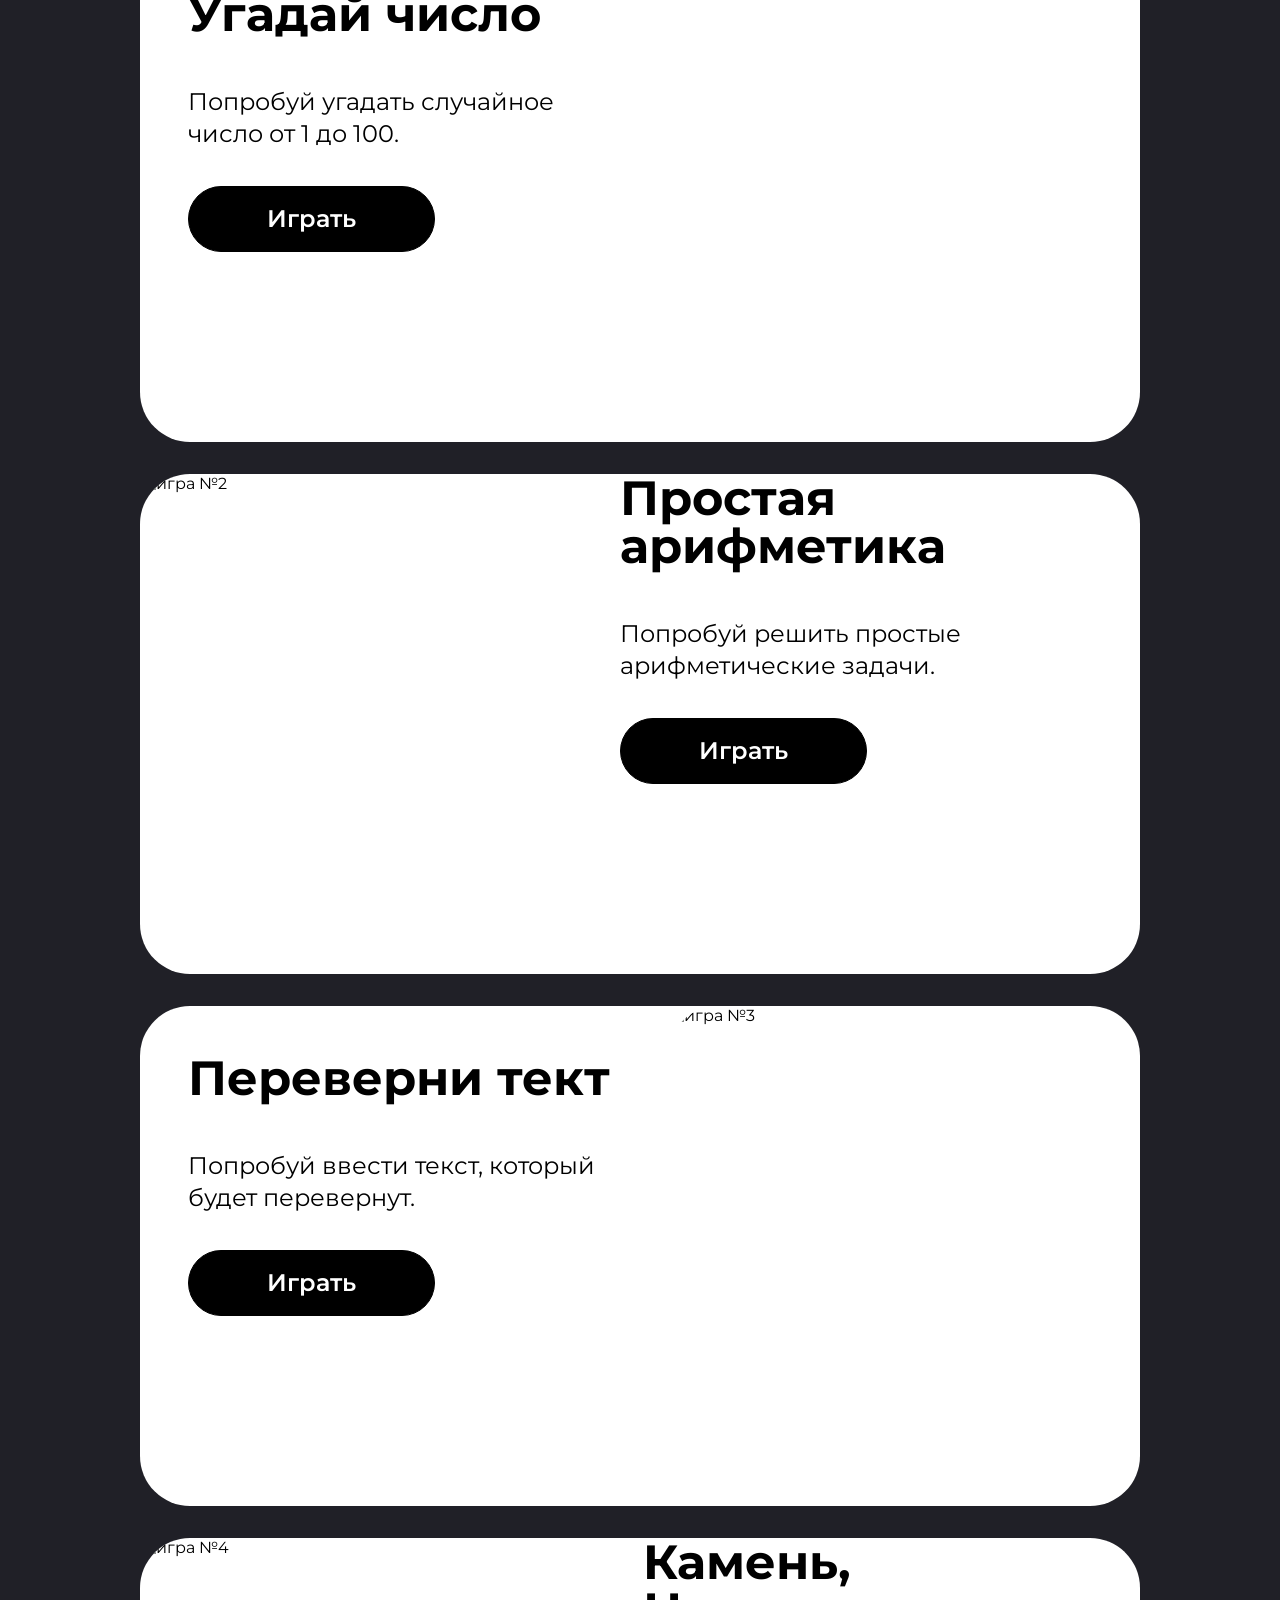
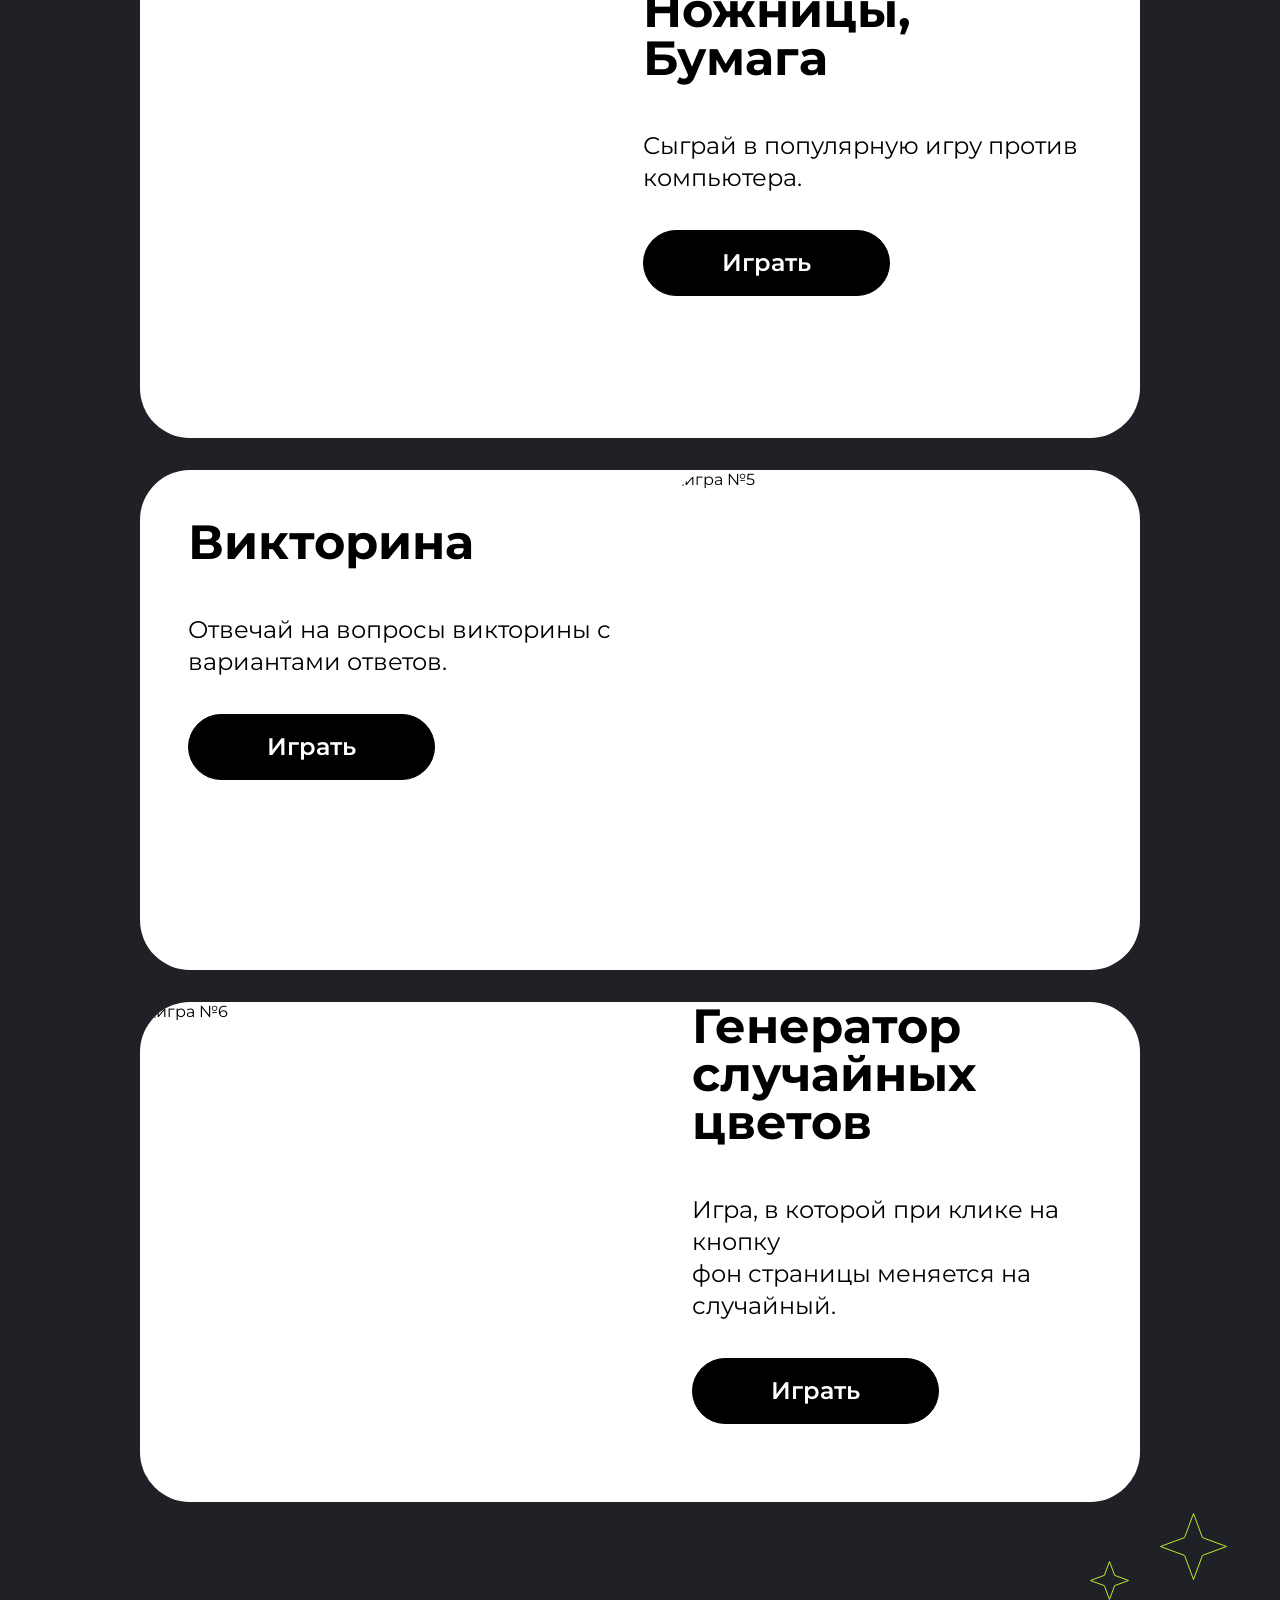
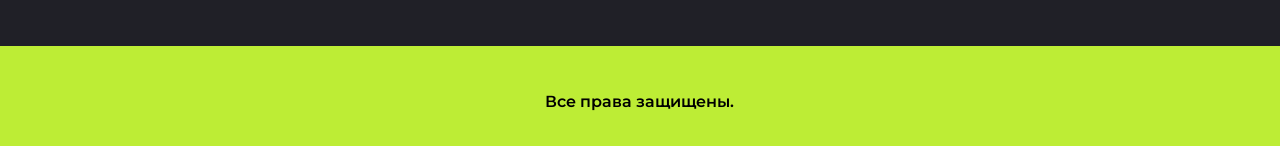
==== commit 51715690: "Доработка курсовой вторая часть" ====
--- a/index.html
+++ b/index.html
@@ -93,7 +93,7 @@
         updateScroll();
       });
     </script>
-    <div class="game-bg">
+    <section class="game-bg">
       <div class="game center">
         <img class="star1" src="/kartinki/Star1.svg" alt="star" />
         <img class="Star6" src="/kartinki/Star6.svg" alt="Star6" />
@@ -232,8 +232,8 @@
           </div>
         </div>
       </div>
-    </div>
-    <div class="mini-games">
+    </section>
+    <section class="mini-games">
       <img class="Star8" src="/kartinki/Star8.svg" alt="Star8" />
       <img class="Star9" src="/kartinki/Star9.svg" alt="Star9" />
       <img class="Star10" src="/kartinki/Star10.svg" alt="Star10" />
@@ -241,14 +241,14 @@
       <h2 class="mini-games__heading">Мини-игры</h2>
       <div id="game1" class="mini-games__one">
         <img class="game-mini__img" src="/kartinki/card1.jpg" alt="игра №1" />
-        <section class="mini-info">
+        <div class="mini-info">
           <h2 class="mini__heading">Угадай число</h2>
-          <h2 class="game-heading">
+          <p class="game-heading">
             Попробуй угадать случайное<br />
             число от 1 до 100.
-          </h2>
+          </p>
           <button onclick="startGame()" class="game-button">Играть</button>
-        </section>
+        </div>
       </div>
       <div id="game2" class="mini-games__two">
         <img class="game-mini__img" src="/kartinki/card2.jpg" alt="игра №2" />
@@ -305,7 +305,7 @@
           </button>
         </section>
       </div>
-    </div>
+    </section>
     <footer class="footer">
       <h2 class="footer-heading">Все права защищены.</h2>
     </footer>
--- a/index.css
+++ b/index.css
@@ -125,22 +125,11 @@
   margin-top: 72px;
 }
 .boxTop {
-  display: -webkit-flex;
-  display: -moz-flex;
-  display: -ms-flex;
-  display: -o-flex;
   display: flex;
-  -ms-align-items: flex-start;
-  align-items: flex-start;
   gap: 32px;
 }
 .boxBottom {
-  display: -webkit-flex;
-  display: -moz-flex;
-  display: -ms-flex;
-  display: -o-flex;
   display: flex;
-  -ms-align-items: flex-end;
   align-items: flex-end;
   gap: 32px;
 }
@@ -210,6 +199,7 @@
 }
 .game-card__img {
   border-radius: 30px;
+  height: 378px;
 }
 .game-image6 {
   border-radius: 30px;
@@ -327,7 +317,7 @@
 .mini-games__one {
   width: 1200px;
   height: 500px;
-  border-radius: 30px;
+  border-radius: 50px;
   background-color: white;
   display: flex;
   flex-direction: row-reverse;
@@ -336,13 +326,13 @@
   display: flex;
   width: 1200px;
   height: 500px;
-  border-radius: 30px;
+  border-radius: 50px;
   background-color: white;
 }
 .mini-games__three {
   width: 1200px;
   height: 500px;
-  border-radius: 30px;
+  border-radius: 50px;
   background-color: white;
   display: flex;
   flex-direction: row-reverse;
@@ -351,13 +341,13 @@
   display: flex;
   width: 1200px;
   height: 500px;
-  border-radius: 30px;
+  border-radius: 50px;
   background-color: white;
 }
 .mini-games__five {
   width: 1200px;
   height: 500px;
-  border-radius: 30px;
+  border-radius: 50px;
   background-color: white;
   display: flex;
   flex-direction: row-reverse;
@@ -366,7 +356,7 @@
   display: flex;
   width: 1200px;
   height: 500px;
-  border-radius: 30px;
+  border-radius: 50px;
   background-color: white;
 }
 .game-heading {
@@ -406,6 +396,7 @@
   letter-spacing: 0px;
   text-align: center;
   transition: 0.7s;
+  cursor: pointer;
 }
 .game-button:hover {
   color: black;
@@ -413,7 +404,7 @@
 }
 
 .game-mini__img {
-  border-radius: 30px;
+  border-radius: 50px;
   width: 600px;
   height: 500px;
 }
@@ -444,7 +435,6 @@
     line-height: 130%;
     letter-spacing: 0px;
     text-align: center;
-    vertical-align: middle;
     padding-bottom: 24px;
   }
   .center {
@@ -453,6 +443,7 @@
     align-items: center;
     display: flex;
     flex-direction: column;
+    flex-wrap: wrap;
   }
   .hero-page {
     width: 100%;
@@ -542,9 +533,12 @@
   .boxBottom {
     display: block;
     padding-bottom: 40px;
+    flex-wrap: wrap;
   }
   .boxTop {
-    display: block;
+    display: flex;
+    flex-wrap: wrap;
+    flex-direction: column;
   }
   .game-number {
     display: none;
@@ -665,3 +659,490 @@
     align-self: center;
   }
 }
+@media screen and (min-width: 768px) and (max-width: 1024px) {
+  .mini-games {
+    display: none;
+  }
+  .mobile-text {
+    display: block;
+    font-family: Montserrat;
+    font-weight: 700;
+    font-size: 40px;
+    line-height: 130%;
+    letter-spacing: 0px;
+    text-align: center;
+    padding-bottom: 24px;
+  }
+  .center {
+    width: 100%;
+    margin: 0;
+    align-items: center;
+    display: flex;
+    flex-direction: column;
+    flex-wrap: wrap;
+  }
+  .hero-page {
+    width: 100%;
+    height: 700px;
+  }
+  .hero-page__heading {
+    display: none;
+  }
+  .hero-page__button {
+    font-family: Montserrat;
+    font-weight: 600;
+    font-size: 16px;
+    line-height: 142%;
+    letter-spacing: 0%;
+    text-align: center;
+    width: 285px;
+    height: 55px;
+  }
+  .hero-page__paragraph {
+    width: 296px;
+    height: 60px;
+    text-align: center;
+    font-family: Montserrat;
+    font-weight: 400;
+    font-size: 16px;
+    line-height: 100%;
+    letter-spacing: 0px;
+    text-align: center;
+    vertical-align: middle;
+  }
+  .Stargroup {
+    display: none;
+  }
+  .game__info {
+    display: none;
+  }
+  .game__info-paragraph {
+    display: none;
+  }
+  .star1 {
+    display: none;
+  }
+  .Star6 {
+    display: none;
+  }
+  .Star5 {
+    display: none;
+  }
+  .Star7 {
+    display: none;
+  }
+  .game-card__one {
+    width: 343px;
+    height: 528px;
+    display: block;
+  }
+  .game-card__two {
+    width: 343px;
+    height: 567px;
+    display: block;
+  }
+  .game-card__three {
+    width: 343px;
+    height: 567px;
+    display: block;
+  }
+  .game-card__four {
+    width: 343px;
+    height: 528px;
+    display: block;
+  }
+  .game-card__five {
+    width: 343px;
+    height: 606px;
+    display: block;
+  }
+  .game-card__six {
+    width: 343px;
+    height: 626px;
+    display: block;
+  }
+  .game-menu {
+    display: flex;
+    flex-direction: column;
+    align-items: center;
+  }
+  .boxBottom {
+    display: block;
+    padding-bottom: 40px;
+    flex-wrap: wrap;
+  }
+  .boxTop {
+    display: flex;
+    flex-wrap: wrap;
+    flex-direction: column;
+  }
+  .game-number {
+    display: none;
+  }
+  .game-card__img {
+    width: 343px;
+    height: 284px;
+  }
+  .mobail-heading {
+    display: block;
+    font-size: 40px !important;
+    font-weight: 700;
+    width: 250px;
+    height: 49px;
+    color: #ffffff;
+    align-self: flex-start;
+    padding-left: 16px;
+    padding-bottom: 48px;
+  }
+  .game-mobail__heading {
+    font-family: Montserrat;
+    font-weight: 400;
+    font-size: 16px;
+    line-height: 100%;
+    letter-spacing: 0px;
+    width: 249px;
+    height: 40px;
+    display: block;
+    padding-top: 16px;
+    padding-bottom: 32px;
+  }
+  .game-mobail__button {
+    width: 285px;
+    height: 55px;
+    gap: 10px;
+    border-radius: 60px;
+    padding-top: 16px;
+    padding-right: 28px;
+    padding-bottom: 16px;
+    padding-left: 28px;
+    border-width: 1px;
+    display: block;
+    color: white;
+    background-color: black;
+    font-family: Montserrat;
+    font-weight: 600;
+    font-size: 16px;
+    line-height: 142%;
+    letter-spacing: 0%;
+    text-align: center;
+  }
+  .dekstop-viktorina {
+    display: none;
+  }
+  .viktorina {
+    display: block;
+  }
+  .footer-heading {
+    font-family: Montserrat;
+    font-weight: 600;
+    font-size: 16px;
+    line-height: 100%;
+    letter-spacing: 0px;
+    text-align: center;
+    vertical-align: middle;
+    align-self: center;
+    display: flex;
+    width: 190px;
+    height: 20px;
+    padding-top: 15px;
+  }
+  .footer {
+    background: #bded35;
+    width: 100%;
+    height: 100px;
+    display: flex;
+    justify-content: space-evenly;
+  }
+  .hero-page {
+    position: relative;
+  }
+  .Star4 {
+    right: 34px;
+    top: 625px;
+    position: absolute;
+  }
+  .Vector {
+    position: absolute;
+    right: 0;
+    top: 0;
+    display: block;
+  }
+  .item {
+    font-size: 16px;
+    padding-left: 24px;
+    padding-right: 24px;
+    height: 18px;
+    width: auto;
+    line-height: 40px;
+    display: flex;
+    align-items: center;
+    justify-content: center;
+    padding: 16px 16px;
+  }
+  .scroll-container {
+    gap: 6px;
+    animation: scrollLeft 20s linear infinite;
+    width: calc(100% * 2);
+    align-items: center;
+  }
+  .scroll-wrapper {
+    height: 51px;
+    overflow: hidden;
+  }
+  .scroll-container img {
+    width: 19px;
+    height: 19px;
+    align-self: center;
+  }
+}
+@media screen and (min-width: 1025px) and (max-width: 1439px) {
+  .mobile-text {
+    display: block;
+    font-family: Montserrat;
+    font-weight: 700;
+    font-size: 40px;
+    line-height: 130%;
+    letter-spacing: 0px;
+    text-align: center;
+    padding-bottom: 24px;
+  }
+  .mini__heading {
+    margin-bottom: 24px;
+    padding-top: 0px;
+  }
+  .mini-info {
+    padding: 48px;
+  }
+  .game-mini__img {
+    width: 550px;
+    height: 500px;
+  }
+  .mini-games__one {
+    width: 1000px;
+  }
+  .mini-games__two {
+    width: 1000px;
+  }
+  .mini-games__three {
+    width: 1000px;
+  }
+  .mini-games__four {
+    width: 1000px;
+  }
+  .mini-games__five {
+    width: 1000px;
+  }
+  .mini-games__six {
+    width: 1000px;
+  }
+
+  .center {
+    max-width: 900px;
+    margin: 0;
+    display: flex;
+    flex-direction: column;
+    flex-wrap: wrap;
+  }
+  .hero-page__info {
+    padding-left: 120px;
+  }
+  .dekstop-viktorina {
+    display: none;
+  }
+  .hero-page {
+    width: 100%;
+    height: 700px;
+  }
+  .hero-page__button {
+    font-family: Montserrat;
+    font-weight: 600;
+    font-size: 16px;
+    line-height: 142%;
+    letter-spacing: 0%;
+    text-align: center;
+    width: 285px;
+    height: 55px;
+  }
+  .Stargroup {
+    display: none;
+  }
+  .game__info {
+    display: none;
+  }
+  .game__info-paragraph {
+    display: none;
+  }
+  .star1 {
+    display: none;
+  }
+  .Star6 {
+    display: none;
+  }
+  .Star5 {
+    display: none;
+  }
+  .Star7 {
+    display: none;
+  }
+  .game-card__one {
+    width: 343px;
+    height: 528px;
+    display: block;
+  }
+  .game-card__two {
+    width: 343px;
+    height: 567px;
+    display: block;
+  }
+  .game-card__three {
+    width: 343px;
+    height: 567px;
+    display: block;
+  }
+  .game-card__four {
+    width: 343px;
+    height: 528px;
+    display: block;
+  }
+  .game-card__five {
+    width: 343px;
+    height: 606px;
+    display: block;
+  }
+  .game-card__six {
+    width: 343px;
+    height: 626px;
+    display: block;
+  }
+  .game-menu {
+    display: flex;
+    flex-direction: column;
+    align-items: center;
+  }
+  .boxBottom {
+    display: block;
+    padding-bottom: 40px;
+    flex-wrap: wrap;
+  }
+  .boxTop {
+    display: flex;
+    flex-wrap: wrap;
+    flex-direction: column;
+  }
+  .game-number {
+    display: none;
+  }
+  .game-card__img {
+    width: 343px;
+    height: 284px;
+  }
+  .mobail-heading {
+    display: block;
+    font-size: 40px !important;
+    font-weight: 700;
+    width: 250px;
+    height: 49px;
+    color: #ffffff;
+    padding-bottom: 48px;
+  }
+  .game-mobail__heading {
+    font-family: Montserrat;
+    font-weight: 400;
+    font-size: 16px;
+    line-height: 100%;
+    letter-spacing: 0px;
+    width: 249px;
+    height: 40px;
+    display: block;
+    padding-top: 16px;
+    padding-bottom: 32px;
+  }
+  .game-mobail__button {
+    width: 285px;
+    height: 55px;
+    gap: 10px;
+    border-radius: 60px;
+    padding-top: 16px;
+    padding-right: 28px;
+    padding-bottom: 16px;
+    padding-left: 28px;
+    border-width: 1px;
+    display: block;
+    color: white;
+    background-color: black;
+    font-family: Montserrat;
+    font-weight: 600;
+    font-size: 16px;
+    line-height: 142%;
+    letter-spacing: 0%;
+    text-align: center;
+  }
+  .viktorina {
+    display: block;
+  }
+  .footer-heading {
+    font-family: Montserrat;
+    font-weight: 600;
+    font-size: 16px;
+    line-height: 100%;
+    letter-spacing: 0px;
+    text-align: center;
+    vertical-align: middle;
+    align-self: center;
+    display: flex;
+    width: 190px;
+    height: 20px;
+    padding-top: 15px;
+  }
+  .footer {
+    background: #bded35;
+    width: 100%;
+    height: 100px;
+    display: flex;
+    justify-content: space-evenly;
+  }
+  .hero-page {
+    position: relative;
+  }
+  .Star4 {
+    right: 34px;
+    top: 625px;
+    position: absolute;
+  }
+  .Vector {
+    position: absolute;
+    right: 0;
+    top: 0;
+    display: block;
+  }
+  .item {
+    font-size: 16px;
+    padding-left: 24px;
+    padding-right: 24px;
+    height: 18px;
+    width: auto;
+    line-height: 40px;
+    display: flex;
+    align-items: center;
+    justify-content: center;
+    padding: 16px 16px;
+  }
+  .scroll-container {
+    gap: 6px;
+    animation: scrollLeft 20s linear infinite;
+    width: calc(100% * 2);
+    align-items: center;
+  }
+  .scroll-wrapper {
+    height: 51px;
+    overflow: hidden;
+  }
+  .scroll-container img {
+    width: 19px;
+    height: 19px;
+    align-self: center;
+  }
+  .mobile-text {
+    display: none;
+  }
+}
